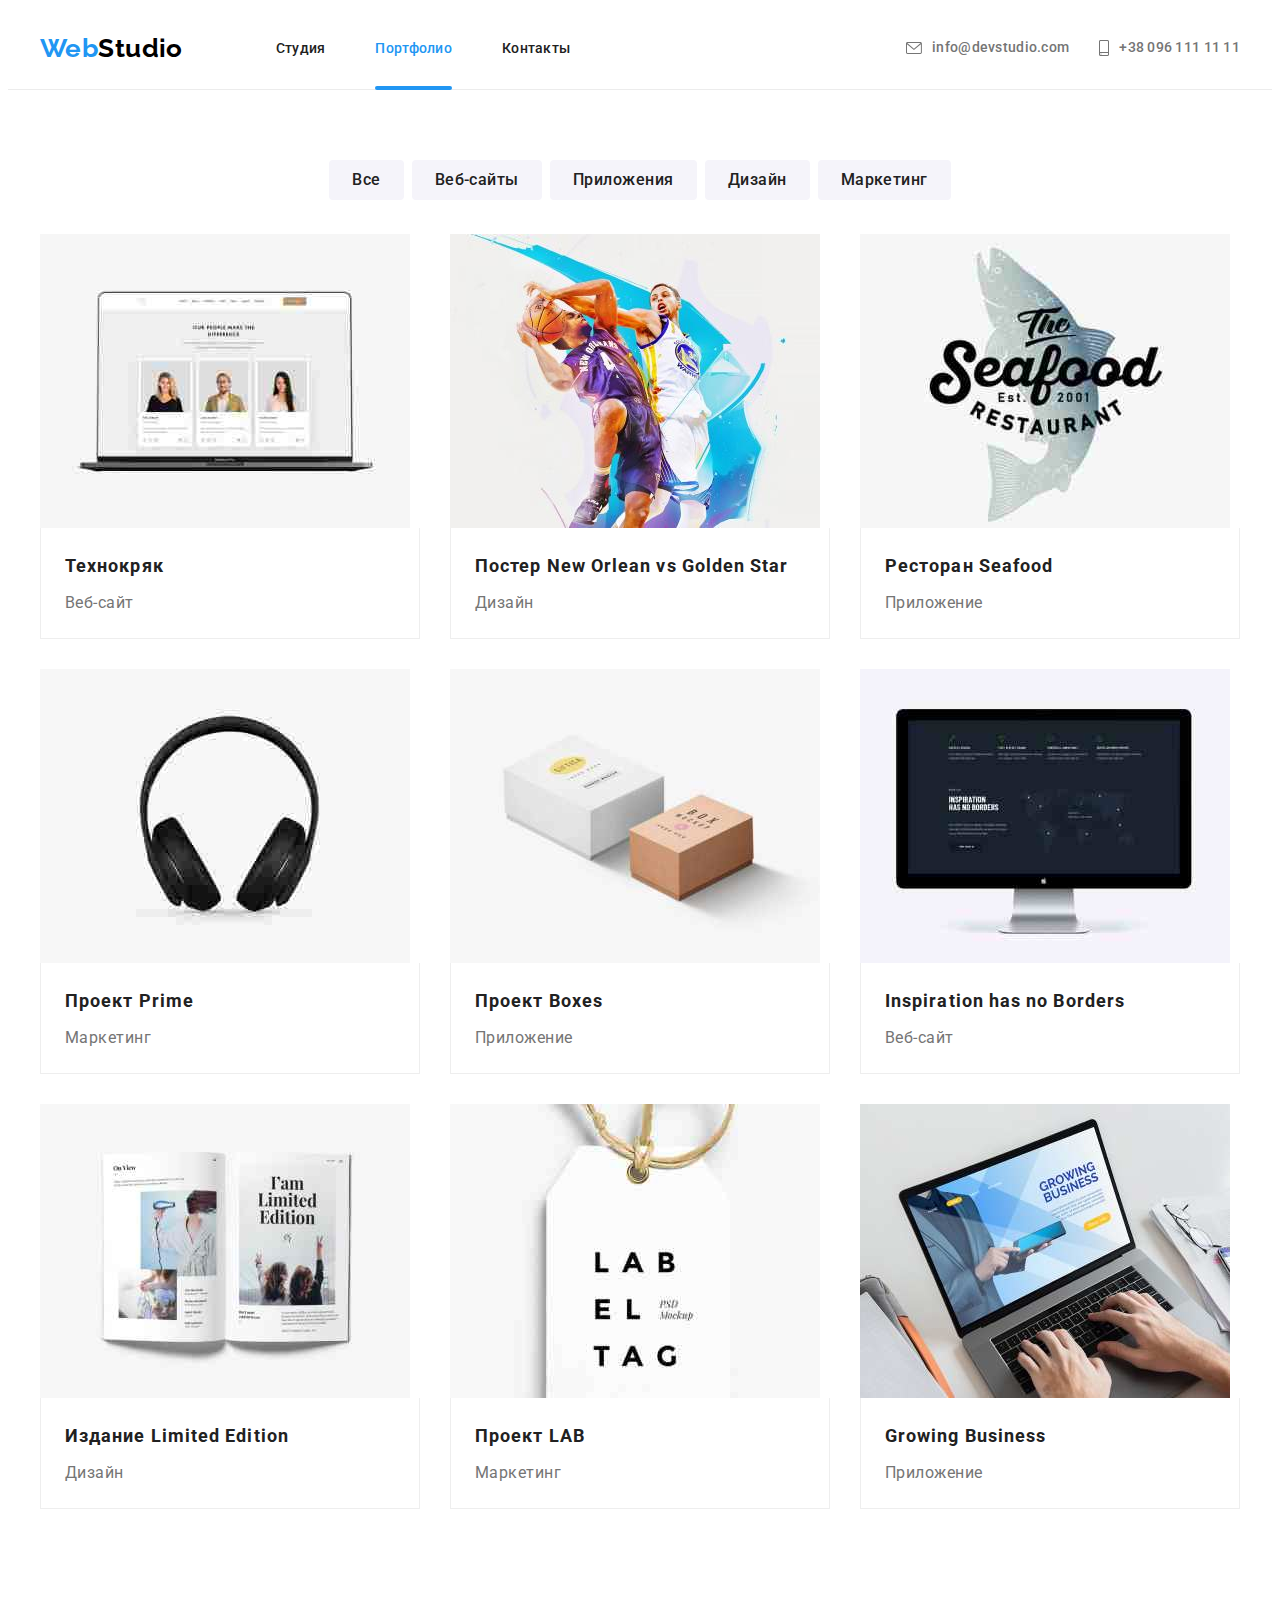
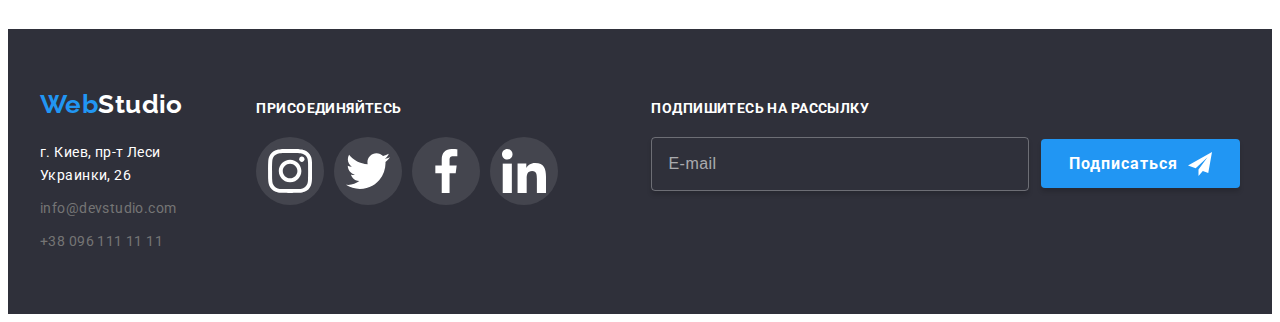
==== portfolio.html @ 00d9b44d "Добавляет исходные файлы" ====
<!DOCTYPE html>
<html lang="ru">
<head>
    <meta charset="UTF-8">
    <meta http-equiv="X-UA-Compatible" content="IE=edge">
    <meta name="viewport" content="width=device-width, initial-scale=1.0">
    <title>Document</title>
    <link rel="preconnect" href="https://fonts.gstatic.com">
    <link href="https://fonts.googleapis.com/css2?family=Raleway:wght@700&family=Roboto:wght@400;500;700;900&display=swap"
        rel="stylesheet">
    <link rel="stylesheet" href="https://cdnjs.cloudflare.com/ajax/libs/modern-normalize/1.0.0/modern-normalize.min.css"
        integrity="sha512-ISS7cAi1PEhQ8jnbJpJZMd29NlhNj4AWYyLOSp2CE/CsHxTCu+r+t0D2yoJudVrd0/8fTVPUVDzY5Tvli75u/g=="
        crossorigin="anonymous" />
    <link rel="stylesheet" href="./css/portfolio.min.css">
</head>
<body>
    <!--Шапка сайта-->
    <header class="header">
        <div class="header-container container">
            <nav class="nav">
                <a class="logo logo_black link animate__fadeInDown" href="index.html"><span
                        class="logo logo_accent">Web</span>Studio</a>
                <ul class="nav-list list">
                    <li class="nav-list__item">
                        <a class="nav-list__link link" href="index.html">Студия</a>
                    </li>
                    <li class="nav-list__item">
                        <a class="nav-list__link nav-list_active link" href="portfolio.html">Портфолио</a>
                    </li>
                    <li class="nav-list__item">
                        <a class="nav-list__link link" href="">Контакты</a>
                    </li>
                </ul>
            </nav>
    
            <ul class="our-contacts list">
                <li class="our-contacts__item">
                    <a class="our-contacts__link link" href="mailto:info@devstudio.com">
                        <svg class="our-contacts__icon envelope">
                            <use href="./img/main/sprite.svg#icon-envelope"></use>
                        </svg>
                        info@devstudio.com
                    </a>
                </li>
                <li class="our-contacts__item">
                    <a class="our-contacts__link link" href="tel:+380961111111">
                        <svg class="our-contacts__icon smartphone">
                            <use href="./img/main/sprite.svg#icon-smartphone"></use>
                        </svg>
                        +38 096 111 11 11
                    </a>
                </li>
            </ul>
        </div>
    
    </header>
    
    <!--Основной блок-->
    <main>
        <section class="example container">
            <h1 class="example__title visually-hidden">Примеры работ</h1>
            <ul class="filter-list list">
                <li class="filter-list__item">
                    <button class="filter-list__btn" type="button">Все</button>
                </li>
                <li class="filter-list__item">
                    <button class="filter-list__btn" type="button">Веб-сайты</button>
                </li>
                <li class="filter-list__item">
                    <button class="filter-list__btn" type="button">Приложения</button>
                </li>
                <li class="filter-list__item">
                    <button class="filter-list__btn" type="button">Дизайн</button>
                </li>
                <li class="filter-list__item">
                    <button class="filter-list__btn" type="button">Маркетинг</button>
                </li>
            </ul>
            <ul class="example-list list">
                <li class="example-list__item">
                    <a class="example-list__link link" href="">
                        <div class="example-thumb">
                            <img class="example-thumb__img" src="./img/portfolio/img1.jpg" alt="Монитор ноутбука" width="370" height="294">
                            <div class="example-overlay">
                                <p class="example-overlay__descript">Технокряк это современная площадка распространения коронавируса. Компании используют
                                эту
                                платформу для цифрового
                                шпионажа и атак на защищённые сервера конкурентов.</p>
                            </div>
                        </div>
                        
                        <div class="example-text-container">
                            <h2 class="example-text-container__title">Технокряк</h2>
                            <p class="example-text-container__descript">Веб-сайт</p>
                        </div>
                    </a>
                    
                </li>
                <li class="example-list__item">
                    <a class="example-list__link link" href="">
                        <div class="example-thumb">
                            <img class="example-thumb__img" src="./img/portfolio/img2.jpg" alt="Два баскетболиста" width="370" height="294">
                            <div class="example-overlay">
                                <p class="example-overlay__descript">Технокряк это современная площадка распространения коронавируса. Компании используют
                                    эту
                                    платформу для цифрового
                                    шпионажа и атак на защищённые сервера конкурентов.</p>
                            </div>
                        </div>
                        
                        <div class="example-text-container">
                            <h2 class="example-text-container__title">Постер <span lang="en">New Orlean vs Golden Star</span></h2>
                            <p class="example-text-container__descript">Дизайн</p>
                        </div>
                    </a>
                    
                </li>
                <li class="example-list__item">
                    <a class="example-list__link link" href="">
                        <div class="example-thumb">
                            <img class="example-thumb__img" src="./img/portfolio/img3.jpg" alt="Рыба с буквами" width="370" height="294">
                            <div class="example-overlay">
                                <p class="example-overlay__descript">Технокряк это современная площадка распространения коронавируса. Компании используют
                                    эту
                                    платформу для цифрового
                                    шпионажа и атак на защищённые сервера конкурентов.</p>
                            </div>
                        </div>
                        
                        <div class="example-text-container">
                            <h2 class="example-text-container__title">Ресторан <span lang="en">Seafood</span></h2>
                            <p class="example-text-container__descript">Приложение</p>
                        </div>
                    </a>
                   
                </li>
                <li class="example-list__item">
                    <a class="example-list__link link" href="">
                        <div class="example-thumb">
                            <img class="example-thumb__img" src="./img/portfolio/img4.jpg" alt="Наушники" width="370" height="294">
                            <div class="example-overlay">
                                <p class="example-overlay__descript">Технокряк это современная площадка распространения коронавируса. Компании используют
                                    эту
                                    платформу для цифрового
                                    шпионажа и атак на защищённые сервера конкурентов.</p>
                            </div>
                        </div>
                        
                        <div class="example-text-container">
                            <h2 class="example-text-container__title">Проект <span lang="en">Prime</span></h2>
                            <p class="example-text-container__descript">Маркетинг</p>
                        </div>
                    </a>
                   
                </li>
                <li class="example-list__item">
                    <a class="example-list__link link" href="">
                        <div class="example-thumb">
                            <img class="example-thumb__img" src="./img/portfolio/img5.jpg" alt="Две коробки" width="370" height="294">
                            <div class="example-overlay">
                                <p class="example-overlay__descript">Технокряк это современная площадка распространения коронавируса. Компании используют
                                    эту
                                    платформу для цифрового
                                    шпионажа и атак на защищённые сервера конкурентов.</p>
                            </div>
                        </div>
                        
                        <div class="example-text-container">
                            <h2 class="example-text-container__title">Проект <span lang="en">Boxes</span></h2>
                            <p class="example-text-container__descript">Приложение</p>
                        </div>
                    </a>
                    
                </li>
                <li class="example-list__item">
                    <a class="example-list__link link" href="">
                        <div class="example-thumb">
                            <img class="example-thumb__img" src="./img/portfolio/img6.jpg" alt="Монитор компьютера" width="370" height="294">
                            <div class="example-overlay">
                                <p class="example-overlay__descript">Технокряк это современная площадка распространения коронавируса. Компании используют
                                    эту
                                    платформу для цифрового
                                    шпионажа и атак на защищённые сервера конкурентов.</p>
                            </div>
                        </div>
                       
                        <div class="example-text-container">
                            <h2 class="example-text-container__title" lang="en">Inspiration has no Borders</h2>
                            <p class="example-text-container__descript">Веб-сайт</p>
                        </div>
                    </a>
                    
                </li>
                <li class="example-list__item">
                    <a class="example-list__link link" href="">
                        <div class="example-thumb">
                            <img class="example-thumb__img" src="./img/portfolio/img7.jpg" alt="Раскрытая книга" width="370" height="294">
                            <div class="example-overlay">
                                <p class="example-overlay__descript">Технокряк это современная площадка распространения коронавируса. Компании используют
                                    эту
                                    платформу для цифрового
                                    шпионажа и атак на защищённые сервера конкурентов.</p>
                            </div>
                        </div>
                       
                        <div class="example-text-container">
                            <h2 class="example-text-container__title">Издание <span lang="en">Limited Edition</span></h2>
                            <p class="example-text-container__descript">Дизайн</p>
                        </div>
                    </a>
                    
                </li>
                <li class="example-list__item">
                    <a class="example-list__link link" href="">
                        <div class="example-thumb">
                            <img class="example-thumb__img" src="./img/portfolio/img8.jpg" alt="Ярлык" width="370" height="294">
                            <div class="example-overlay">
                                <p class="example-overlay__descript">Технокряк это современная площадка распространения коронавируса. Компании используют
                                    эту
                                    платформу для цифрового
                                    шпионажа и атак на защищённые сервера конкурентов.</p>
                            </div>
                        </div>
                        
                        <div class="example-text-container">
                            <h2 class="example-text-container__title">Проект LAB</h2>
                            <p class="example-text-container__descript">Маркетинг</p>
                        </div>
                    </a>
                    
                </li>
                <li class="example-list__item">
                    <a class="example-list__link link" href="">
                        <div class="example-thumb">
                            <img class="example-thumb__img" src="./img/portfolio/img9.jpg" alt="Руки печатают на ноутбуке" width="370" height="294">
                            <div class="example-overlay">
                                <p class="example-overlay__descript">Технокряк это современная площадка распространения коронавируса. Компании используют
                                    эту
                                    платформу для цифрового
                                    шпионажа и атак на защищённые сервера конкурентов.</p>
                            </div>
                        </div>
                        
                        <div class="example-text-container">
                            <h2 class="example-text-container__title" lang="en">Growing Business</h2>
                            <p class="example-text-container__descript">Приложение</p>
                        </div>
                    </a>
                    
                </li>
            </ul>
        </section>
    </main>

    <!--Подвал сайта-->
    <footer class="footer">
    
        <div class="footer-container container">
    
            <div class="footer-contacts">
                <a class="logo logo_white link" href="index.html"><span class="logo logo_accent">Web</span>Studio</a>
    
                <address class="footer-address address">
                    <ul class="footer-address-list list">
                        <li class="footer-address-list__item">
                            <a class="footer-address-list__street link" href="">г. Киев, пр-т Леси Украинки, 26</a>
                        </li>
                        <li class="footer-address-list__item">
                            <a class="footer-address-list__contacts link"
                                href="mailto:info@devstudio.com">info@devstudio.com</a>
                        </li>
                        <li class="footer-address-list__item">
                            <a class="footer-address-list__contacts link" href="tel:+380961111111">+38 096 111 11 11</a>
                        </li>
                    </ul>
                </address>
            </div>
    
            <div class="footer-join">
                <p class="footer-join__title join-title">Присоединяйтесь</p>
                <ul class="social-list list">
                    <li class="social-list__item">
                        <a class="social-list__link link" href="">
                            <svg class="social-list__icon">
                                <use href="./img/main/sprite.svg#icon-instagram"></use>
                            </svg>
                        </a>
                    </li>
                    <li class="social-list__item">
                        <a class="social-list__link link" href="">
                            <svg class="social-list__icon">
                                <use href="./img/main/sprite.svg#icon-twitter"></use>
                            </svg>
                        </a>
                    </li>
                    <li class="social-list__item">
                        <a class="social-list__link link" href="">
                            <svg class="social-list__icon">
                                <use href="./img/main/sprite.svg#icon-facebook"></use>
                            </svg>
                        </a>
                    </li>
                    <li class="social-list__item">
                        <a class="social-list__link link" href="">
                            <svg class="social-list__icon">
                                <use href="./img/main/sprite.svg#icon-linkedin"></use>
                            </svg>
                        </a>
                    </li>
                </ul>
            </div>
    
    
            <div class="footer-form">
                <form class="form-join">
                    <p class="form-join__title join-title">Подпишитесь на рассылку</p>
                    <div class="form-email">
                        <label class="form-email__lable">
                            <input class="form-email__input" type="email" name="email" placeholder="E-mail">
                        </label>
                        <button class="join-button" type="submit">Подписаться
                            <svg class="join-button__icon">
                                <use href="./img/main/sprite.svg#icon-send"></use>
                            </svg>
                        </button>
                    </div>
    
                </form>
            </div>
    
        </div>
    
    </footer>
    
</body>
</html>
---- css/portfolio.min.css ----
:root{--main-font: 'Roboto', sans-serif;--secondary-font: 'Raleway', sans-serif;--primary-text-color: #757575;--title-text-color: #212121;--accent-color: #2196f3;--primary-white-color: #ffffff;--logo-black-color: #000000;--adress-white-color: rgba(f, f, f, 0.6);--background-gray-color: #f5f4fa;--background-dark-color: #2f303a;--icon-color: #afb1b8;--elements-gap: 30px}.visually-hidden{position:absolute;width:1px;height:1px;margin:-1px;border:0;padding:0;white-space:nowrap;clip-path:inset(100%);clip:rect(0 0 0 0);overflow:hidden}.nav-list__link,.our-contacts__link{font-weight:500;font-size:14px;line-height:1.14;letter-spacing:0.02em}body{background-color:var(--primary-white-color);color:var(--primary-text-color);font-family:var(--main-font);font-weight:400;letter-spacing:0.03em;font-size:14px;line-height:1.71}.link{text-decoration:none}.list{list-style:none;margin:0;padding:0}.address{font-style:normal}.join-title{font-weight:700;font-size:14px;line-height:1.14;letter-spacing:0.03em;text-transform:uppercase;color:var(--primary-white-color)}h1,h2,h3,h4,h5,h6,p{margin:0}img{display:block;max-width:100%;height:auto}.container{margin-left:auto;margin-right:auto;padding:0 15px;width:1200px}.section{padding-top:94px;padding-bottom:94px}.logo{font-family:var(--secondary-font);font-weight:700;font-size:26px;line-height:1.19}.logo_black{color:var(--logo-black-color);animation-duration:2000ms}.logo_white{color:var(--primary-white-color)}.logo_accent{color:var(--accent-color)}.header{border-bottom:1px solid #ececec}.header-container{padding-top:25px;padding-bottom:25px;display:flex}.nav{display:flex;align-items:center}.nav-list{display:flex;margin-left:93px}.nav-list__item{position:relative}.nav-list__item:not(:last-child){margin-right:50px}.nav-list__link{color:var(--title-text-color);transition:color 250ms cubic-bezier(0.4, 0, 0.2, 1)}.nav-list__link:hover,.nav-list__link:focus{color:var(--accent-color)}.our-contacts{display:flex;align-items:center;margin-left:auto}.our-contacts__item:not(:last-child){margin-right:var(--elements-gap)}.our-contacts__link{display:flex;align-items:center;color:var(--primary-text-color);transition:color 250ms cubic-bezier(0.4, 0, 0.2, 1)}.our-contacts__link:hover,.our-contacts__link:focus{color:var(--accent-color)}.our-contacts__icon{margin-right:10px;fill:var(--primary-text-color);transition:fill 250ms cubic-bezier(0.4, 0, 0.2, 1)}.our-contacts__link:hover>.our-contacts__icon,.our-contacts__link:focus>.our-contacts__icon{fill:var(--accent-color)}.envelope{width:16px;height:12px}.smartphone{width:10px;height:16px}.nav-list_active{color:var(--accent-color)}.nav-list_active::after{position:absolute;left:0;bottom:0;margin-bottom:-30px;content:'';background-color:var(--accent-color);width:100%;height:4px;border-radius:2px}.section-title{font-weight:700;font-size:36px;line-height:1.17;text-align:center;letter-spacing:0.03em;color:var(--title-text-color)}.social-list{display:flex;margin-top:20px}.social-list__item:not(:last-child){margin-right:10px}.social-list__link{display:flex;background-color:rgba(255,255,255,0.1);border-radius:50%;transition:background-color 250ms cubic-bezier(0.4, 0, 0.2, 1)}.social-list__link:hover,.social-list__link:focus{background-color:var(--accent-color)}.social-list__icon{width:44px;height:44px;padding:12px;fill:var(--primary-white-color)}.footer-form{margin-left:93px}.form-email{display:flex;align-items:center;margin-top:20px}.form-email__input{font-size:16px;line-height:1.25;display:flex;align-items:center;letter-spacing:0.03em;color:rgba(255,255,255,0.6);border:1px solid rgba(255,255,255,0.3);box-shadow:0px 4px 4px rgba(0,0,0,0.15);border-radius:4px;width:358px;height:50px;padding-left:16px;background-color:transparent}.form-email__input::placeholder{font-size:16px;line-height:1.25;display:flex;align-items:center;letter-spacing:0.03em;color:rgba(255,255,255,0.6)}.join-button{font-family:inherit;font-weight:700;font-size:16px;line-height:1.87;text-align:center;letter-spacing:0.06em;color:var(--primary-white-color);background-color:var(--accent-color);border:transparent;padding:10px 28px;margin-left:12px;display:flex;align-items:center;box-shadow:0px 4px 4px rgba(0,0,0,0.15);border-radius:4px;cursor:pointer;transition:background-color 250ms cubic-bezier(0.4, 0, 0.2, 1)}.join-button:hover,.join-button:focus{background-color:#188ce8}.join-button__icon{width:24px;height:24px;margin-left:10px}.footer{background-color:var(--background-dark-color)}.footer-container{display:flex;align-items:baseline;padding:60px 15px}.footer-address{margin-top:20px}.footer-address-list__item:not(:first-child){margin-top:9px}.footer-address-list__street{color:var(--primary-white-color)}.footer-address-list__contacts{color:var(--adress-white-color)}.footer-join{margin-left:70px}.filter-list{display:flex;margin:0 auto;justify-content:center;margin-bottom:34px}.filter-list__item:not(:last-child){margin-right:8px}.filter-list__btn{font-family:inherit;font-weight:500;font-size:16px;line-height:1.62;text-align:center;letter-spacing:0.03em;cursor:pointer;color:var(--title-text-color);background-color:var(--background-gray-color);padding:6px 22px;border-radius:4px;border:1px solid transparent;transition:color 250ms cubic-bezier(0.4, 0, 0.2, 1),background-color 250ms cubic-bezier(0.4, 0, 0.2, 1),box-shadow 250ms cubic-bezier(0.4, 0, 0.2, 1)}.filter-list__btn:hover,.filter-list__btn:focus{color:var(--primary-white-color);background-color:var(--accent-color);box-shadow:0px 3px 1px rgba(0,0,0,0.1),0px 1px 2px rgba(0,0,0,0.08),0px 2px 2px rgba(0,0,0,0.12)}.example{padding-top:70px;padding-bottom:120px}.example-list{display:flex;flex-wrap:wrap;margin-left:calc(-1 * var(--elements-gap));margin-top:calc(-1 * var(--elements-gap))}.example-list__item{flex-basis:calc(100% / 3 - var(--elements-gap));margin-left:var(--elements-gap);margin-top:var(--elements-gap);transition:box-shadow 250ms cubic-bezier(0.4, 0, 0.2, 1)}.example-list__item:hover,.example-list__item:focus{box-shadow:0px 1px 1px rgba(0,0,0,0.12),0px 4px 4px rgba(0,0,0,0.06),1px 4px 6px rgba(0,0,0,0.16)}.example-thumb{position:relative;overflow:hidden}.example-overlay{display:flex;justify-content:center;align-items:center;padding-left:24px;padding-right:24px;width:100%;height:100%;position:absolute;top:0;left:0;transform:translateY(100%);transition:transform 250ms cubic-bezier(0.4, 0, 0.2, 1);background-color:rgba(33,150,243,0.9)}.example-list__link:hover .example-overlay,.example-list__link:focus .example-overlay{transform:translateY(0%)}.example-overlay__descript{font-family:var(--main-font);font-size:18px;line-height:1.56;letter-spacing:0.03em;color:var(--primary-white-color)}.example-text-container{padding:20px 24px;border:1px solid #eeeeee;border-top:none}.example-text-container__title{font-weight:700;font-size:18px;line-height:2;letter-spacing:0.06em;color:var(--title-text-color)}.example-text-container__descript{font-size:16px;line-height:1.87;letter-spacing:0.03em;margin-top:4px;color:var(--primary-text-color)}
/*# sourceMappingURL=portfolio.min.css.map */
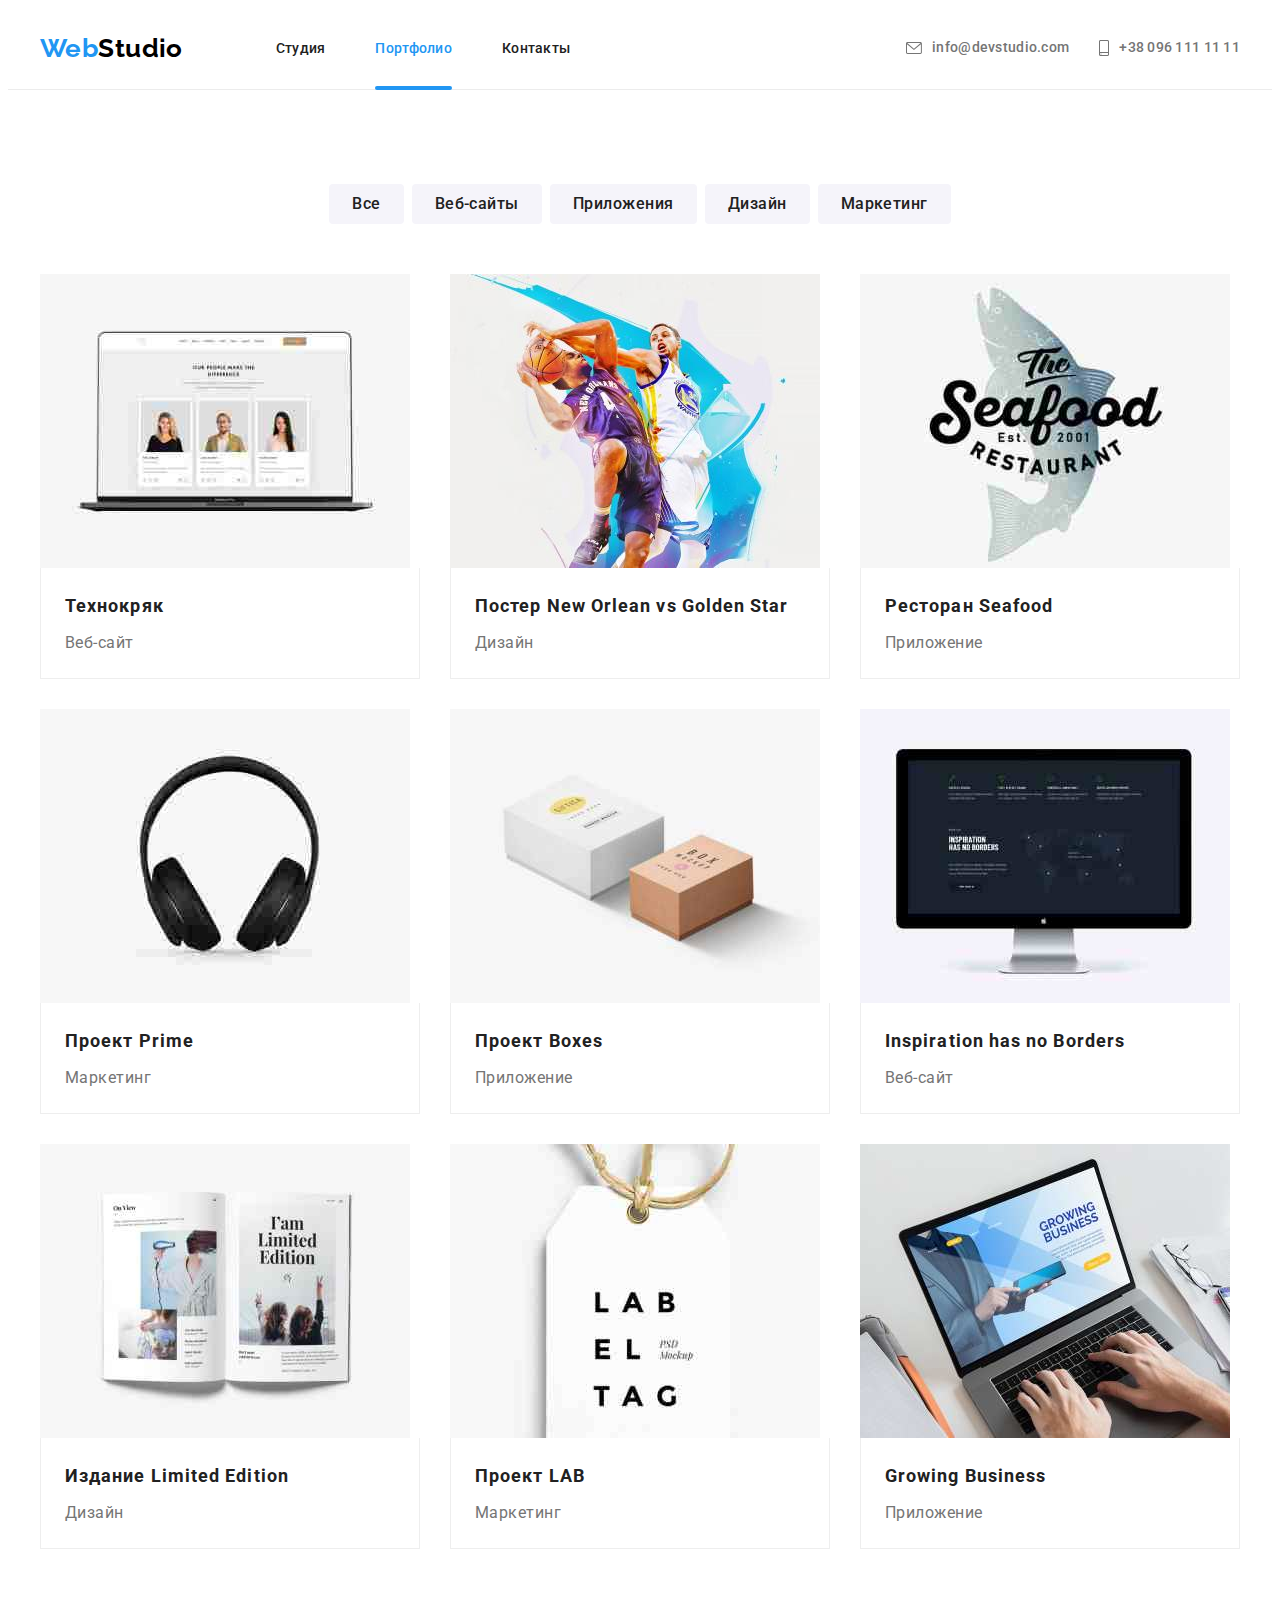
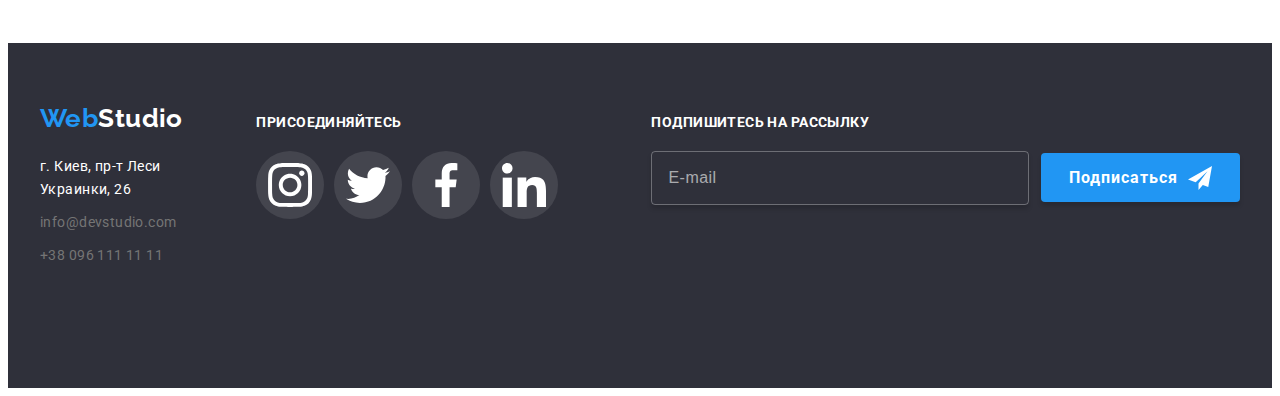
==== commit e3f4d355: "Добавляет адаптивность на портфолио и модальное окно" ====
--- a/portfolio.html
+++ b/portfolio.html
@@ -57,7 +57,7 @@
     
     <!--Основной блок-->
     <main>
-        <section class="example container">
+        <section class="example container section">
             <h1 class="example__title visually-hidden">Примеры работ</h1>
             <ul class="filter-list list">
                 <li class="filter-list__item">
@@ -257,58 +257,61 @@
     
         <div class="footer-container container">
     
-            <div class="footer-contacts">
-                <a class="logo logo_white link" href="index.html"><span class="logo logo_accent">Web</span>Studio</a>
-    
-                <address class="footer-address address">
-                    <ul class="footer-address-list list">
-                        <li class="footer-address-list__item">
-                            <a class="footer-address-list__street link" href="">г. Киев, пр-т Леси Украинки, 26</a>
+            <div class="footer-container-contacts">
+                <div class="footer-contacts">
+                    <a class="logo logo_white link" href="index.html"><span class="logo logo_accent">Web</span>Studio</a>
+    
+                    <address class="footer-address address">
+                        <ul class="footer-address-list list">
+                            <li class="footer-address-list__item">
+                                <a class="footer-address-list__street link" href="">г. Киев, пр-т Леси Украинки, 26</a>
+                            </li>
+                            <li class="footer-address-list__item">
+                                <a class="footer-address-list__contacts link"
+                                    href="mailto:info@devstudio.com">info@devstudio.com</a>
+                            </li>
+                            <li class="footer-address-list__item">
+                                <a class="footer-address-list__contacts link" href="tel:+380961111111">+38 096 111 11 11</a>
+                            </li>
+                        </ul>
+                    </address>
+                </div>
+    
+                <div class="footer-join">
+                    <p class="footer-join__title join-title">Присоединяйтесь</p>
+                    <ul class="social-list list">
+                        <li class="social-list__item">
+                            <a class="social-list__link link" href="">
+                                <svg class="social-list__icon">
+                                    <use href="./img/main/sprite.svg#icon-instagram"></use>
+                                </svg>
+                            </a>
                         </li>
-                        <li class="footer-address-list__item">
-                            <a class="footer-address-list__contacts link"
-                                href="mailto:info@devstudio.com">info@devstudio.com</a>
+                        <li class="social-list__item">
+                            <a class="social-list__link link" href="">
+                                <svg class="social-list__icon">
+                                    <use href="./img/main/sprite.svg#icon-twitter"></use>
+                                </svg>
+                            </a>
                         </li>
-                        <li class="footer-address-list__item">
-                            <a class="footer-address-list__contacts link" href="tel:+380961111111">+38 096 111 11 11</a>
+                        <li class="social-list__item">
+                            <a class="social-list__link link" href="">
+                                <svg class="social-list__icon">
+                                    <use href="./img/main/sprite.svg#icon-facebook"></use>
+                                </svg>
+                            </a>
+                        </li>
+                        <li class="social-list__item">
+                            <a class="social-list__link link" href="">
+                                <svg class="social-list__icon">
+                                    <use href="./img/main/sprite.svg#icon-linkedin"></use>
+                                </svg>
+                            </a>
                         </li>
                     </ul>
-                </address>
+                </div>
             </div>
     
-            <div class="footer-join">
-                <p class="footer-join__title join-title">Присоединяйтесь</p>
-                <ul class="social-list list">
-                    <li class="social-list__item">
-                        <a class="social-list__link link" href="">
-                            <svg class="social-list__icon">
-                                <use href="./img/main/sprite.svg#icon-instagram"></use>
-                            </svg>
-                        </a>
-                    </li>
-                    <li class="social-list__item">
-                        <a class="social-list__link link" href="">
-                            <svg class="social-list__icon">
-                                <use href="./img/main/sprite.svg#icon-twitter"></use>
-                            </svg>
-                        </a>
-                    </li>
-                    <li class="social-list__item">
-                        <a class="social-list__link link" href="">
-                            <svg class="social-list__icon">
-                                <use href="./img/main/sprite.svg#icon-facebook"></use>
-                            </svg>
-                        </a>
-                    </li>
-                    <li class="social-list__item">
-                        <a class="social-list__link link" href="">
-                            <svg class="social-list__icon">
-                                <use href="./img/main/sprite.svg#icon-linkedin"></use>
-                            </svg>
-                        </a>
-                    </li>
-                </ul>
-            </div>
     
     
             <div class="footer-form">
--- a/css/portfolio.min.css
+++ b/css/portfolio.min.css
@@ -1,2 +1,2 @@
-:root{--main-font: 'Roboto', sans-serif;--secondary-font: 'Raleway', sans-serif;--primary-text-color: #757575;--title-text-color: #212121;--accent-color: #2196f3;--primary-white-color: #ffffff;--logo-black-color: #000000;--adress-white-color: rgba(f, f, f, 0.6);--background-gray-color: #f5f4fa;--background-dark-color: #2f303a;--icon-color: #afb1b8;--elements-gap: 30px}.visually-hidden{position:absolute;width:1px;height:1px;margin:-1px;border:0;padding:0;white-space:nowrap;clip-path:inset(100%);clip:rect(0 0 0 0);overflow:hidden}.nav-list__link,.our-contacts__link{font-weight:500;font-size:14px;line-height:1.14;letter-spacing:0.02em}body{background-color:var(--primary-white-color);color:var(--primary-text-color);font-family:var(--main-font);font-weight:400;letter-spacing:0.03em;font-size:14px;line-height:1.71}.link{text-decoration:none}.list{list-style:none;margin:0;padding:0}.address{font-style:normal}.join-title{font-weight:700;font-size:14px;line-height:1.14;letter-spacing:0.03em;text-transform:uppercase;color:var(--primary-white-color)}h1,h2,h3,h4,h5,h6,p{margin:0}img{display:block;max-width:100%;height:auto}.container{margin-left:auto;margin-right:auto;padding:0 15px;width:1200px}.section{padding-top:94px;padding-bottom:94px}.logo{font-family:var(--secondary-font);font-weight:700;font-size:26px;line-height:1.19}.logo_black{color:var(--logo-black-color);animation-duration:2000ms}.logo_white{color:var(--primary-white-color)}.logo_accent{color:var(--accent-color)}.header{border-bottom:1px solid #ececec}.header-container{padding-top:25px;padding-bottom:25px;display:flex}.nav{display:flex;align-items:center}.nav-list{display:flex;margin-left:93px}.nav-list__item{position:relative}.nav-list__item:not(:last-child){margin-right:50px}.nav-list__link{color:var(--title-text-color);transition:color 250ms cubic-bezier(0.4, 0, 0.2, 1)}.nav-list__link:hover,.nav-list__link:focus{color:var(--accent-color)}.our-contacts{display:flex;align-items:center;margin-left:auto}.our-contacts__item:not(:last-child){margin-right:var(--elements-gap)}.our-contacts__link{display:flex;align-items:center;color:var(--primary-text-color);transition:color 250ms cubic-bezier(0.4, 0, 0.2, 1)}.our-contacts__link:hover,.our-contacts__link:focus{color:var(--accent-color)}.our-contacts__icon{margin-right:10px;fill:var(--primary-text-color);transition:fill 250ms cubic-bezier(0.4, 0, 0.2, 1)}.our-contacts__link:hover>.our-contacts__icon,.our-contacts__link:focus>.our-contacts__icon{fill:var(--accent-color)}.envelope{width:16px;height:12px}.smartphone{width:10px;height:16px}.nav-list_active{color:var(--accent-color)}.nav-list_active::after{position:absolute;left:0;bottom:0;margin-bottom:-30px;content:'';background-color:var(--accent-color);width:100%;height:4px;border-radius:2px}.section-title{font-weight:700;font-size:36px;line-height:1.17;text-align:center;letter-spacing:0.03em;color:var(--title-text-color)}.social-list{display:flex;margin-top:20px}.social-list__item:not(:last-child){margin-right:10px}.social-list__link{display:flex;background-color:rgba(255,255,255,0.1);border-radius:50%;transition:background-color 250ms cubic-bezier(0.4, 0, 0.2, 1)}.social-list__link:hover,.social-list__link:focus{background-color:var(--accent-color)}.social-list__icon{width:44px;height:44px;padding:12px;fill:var(--primary-white-color)}.footer-form{margin-left:93px}.form-email{display:flex;align-items:center;margin-top:20px}.form-email__input{font-size:16px;line-height:1.25;display:flex;align-items:center;letter-spacing:0.03em;color:rgba(255,255,255,0.6);border:1px solid rgba(255,255,255,0.3);box-shadow:0px 4px 4px rgba(0,0,0,0.15);border-radius:4px;width:358px;height:50px;padding-left:16px;background-color:transparent}.form-email__input::placeholder{font-size:16px;line-height:1.25;display:flex;align-items:center;letter-spacing:0.03em;color:rgba(255,255,255,0.6)}.join-button{font-family:inherit;font-weight:700;font-size:16px;line-height:1.87;text-align:center;letter-spacing:0.06em;color:var(--primary-white-color);background-color:var(--accent-color);border:transparent;padding:10px 28px;margin-left:12px;display:flex;align-items:center;box-shadow:0px 4px 4px rgba(0,0,0,0.15);border-radius:4px;cursor:pointer;transition:background-color 250ms cubic-bezier(0.4, 0, 0.2, 1)}.join-button:hover,.join-button:focus{background-color:#188ce8}.join-button__icon{width:24px;height:24px;margin-left:10px}.footer{background-color:var(--background-dark-color)}.footer-container{display:flex;align-items:baseline;padding:60px 15px}.footer-address{margin-top:20px}.footer-address-list__item:not(:first-child){margin-top:9px}.footer-address-list__street{color:var(--primary-white-color)}.footer-address-list__contacts{color:var(--adress-white-color)}.footer-join{margin-left:70px}.filter-list{display:flex;margin:0 auto;justify-content:center;margin-bottom:34px}.filter-list__item:not(:last-child){margin-right:8px}.filter-list__btn{font-family:inherit;font-weight:500;font-size:16px;line-height:1.62;text-align:center;letter-spacing:0.03em;cursor:pointer;color:var(--title-text-color);background-color:var(--background-gray-color);padding:6px 22px;border-radius:4px;border:1px solid transparent;transition:color 250ms cubic-bezier(0.4, 0, 0.2, 1),background-color 250ms cubic-bezier(0.4, 0, 0.2, 1),box-shadow 250ms cubic-bezier(0.4, 0, 0.2, 1)}.filter-list__btn:hover,.filter-list__btn:focus{color:var(--primary-white-color);background-color:var(--accent-color);box-shadow:0px 3px 1px rgba(0,0,0,0.1),0px 1px 2px rgba(0,0,0,0.08),0px 2px 2px rgba(0,0,0,0.12)}.example{padding-top:70px;padding-bottom:120px}.example-list{display:flex;flex-wrap:wrap;margin-left:calc(-1 * var(--elements-gap));margin-top:calc(-1 * var(--elements-gap))}.example-list__item{flex-basis:calc(100% / 3 - var(--elements-gap));margin-left:var(--elements-gap);margin-top:var(--elements-gap);transition:box-shadow 250ms cubic-bezier(0.4, 0, 0.2, 1)}.example-list__item:hover,.example-list__item:focus{box-shadow:0px 1px 1px rgba(0,0,0,0.12),0px 4px 4px rgba(0,0,0,0.06),1px 4px 6px rgba(0,0,0,0.16)}.example-thumb{position:relative;overflow:hidden}.example-overlay{display:flex;justify-content:center;align-items:center;padding-left:24px;padding-right:24px;width:100%;height:100%;position:absolute;top:0;left:0;transform:translateY(100%);transition:transform 250ms cubic-bezier(0.4, 0, 0.2, 1);background-color:rgba(33,150,243,0.9)}.example-list__link:hover .example-overlay,.example-list__link:focus .example-overlay{transform:translateY(0%)}.example-overlay__descript{font-family:var(--main-font);font-size:18px;line-height:1.56;letter-spacing:0.03em;color:var(--primary-white-color)}.example-text-container{padding:20px 24px;border:1px solid #eeeeee;border-top:none}.example-text-container__title{font-weight:700;font-size:18px;line-height:2;letter-spacing:0.06em;color:var(--title-text-color)}.example-text-container__descript{font-size:16px;line-height:1.87;letter-spacing:0.03em;margin-top:4px;color:var(--primary-text-color)}
+:root{--main-font: 'Roboto', sans-serif;--secondary-font: 'Raleway', sans-serif;--primary-text-color: #757575;--title-text-color: #212121;--accent-color: #2196f3;--primary-white-color: #ffffff;--logo-black-color: #000000;--adress-white-color: rgba(f, f, f, 0.6);--background-gray-color: #f5f4fa;--background-dark-color: #2f303a;--icon-color: #afb1b8;--elements-gap: 30px}.visually-hidden{position:absolute;width:1px;height:1px;margin:-1px;border:0;padding:0;white-space:nowrap;clip-path:inset(100%);clip:rect(0 0 0 0);overflow:hidden}.nav-list__link,.our-contacts__link{font-weight:500;font-size:14px;line-height:1.14;letter-spacing:0.02em}body{background-color:var(--primary-white-color);color:var(--primary-text-color);font-family:var(--main-font);font-weight:400;letter-spacing:0.03em;font-size:14px;line-height:1.71}.link{text-decoration:none}.list{list-style:none;margin:0;padding:0}.address{font-style:normal}.join-title{font-weight:700;font-size:14px;line-height:1.14;letter-spacing:0.03em;text-transform:uppercase;color:var(--primary-white-color)}h1,h2,h3,h4,h5,h6,p{margin:0}img{display:block;max-width:100%;height:auto}.container{margin-left:auto;margin-right:auto;padding:0 15px}@media screen and (min-width: 480px){.container{max-width:480px}}@media screen and (min-width: 768px){.container{max-width:768px}}@media screen and (min-width: 1200px){.container{max-width:1200px}}.section{padding-top:60px;padding-bottom:60px}@media screen and (min-width: 1200px){.section{padding-top:94px;padding-bottom:94px}}.logo{font-family:var(--secondary-font);font-weight:700;font-size:24px;line-height:1.17}@media screen and (min-width: 1200px){.logo{font-size:26px;line-height:1.19}}.logo_black{color:var(--logo-black-color);animation-duration:2000ms}.logo_white{color:var(--primary-white-color)}.logo_accent{color:var(--accent-color)}.header{border-bottom:1px solid #ececec}.header-container{display:flex}@media screen and (min-width: 480px){.header-container{padding-top:16px;padding-bottom:16px}}@media screen and (min-width: 768px) and (max-width: 1199px){.header-container{padding-top:21px;padding-bottom:21px}}@media screen and (min-width: 1200px){.header-container{padding-top:25px;padding-bottom:25px}}@media screen and (min-width: 768px){.nav{display:flex;align-items:center}}@media screen and (max-width: 767px){.nav-list{display:none}}@media screen and (min-width: 768px) and (max-width: 1199px){.nav-list{display:flex;margin-left:88px}}@media screen and (min-width: 1200px){.nav-list{display:flex;margin-left:93px}}.nav-list__item{position:relative}@media screen and (min-width: 768px){.nav-list__item:not(:last-child){margin-right:50px}}.nav-list__link{color:var(--title-text-color);transition:color 250ms cubic-bezier(0.4, 0, 0.2, 1)}.nav-list__link:hover,.nav-list__link:focus{color:var(--accent-color)}@media screen and (max-width: 767px){.our-contacts{display:none}}@media screen and (min-width: 768px) and (max-width: 1199px){.our-contacts{display:block;margin-left:auto}}@media screen and (min-width: 1200px){.our-contacts{display:flex;align-items:center;margin-left:auto}}@media screen and (min-width: 768px) and (max-width: 1199px){.our-contacts__item:not(:last-child){margin-bottom:10px}}@media screen and (min-width: 1200px){.our-contacts__item:not(:last-child){margin-right:var(--elements-gap)}}.our-contacts__link{transition:color 250ms cubic-bezier(0.4, 0, 0.2, 1)}.our-contacts__link:hover,.our-contacts__link:focus{color:var(--accent-color)}@media screen and (min-width: 768px) and (max-width: 1199px){.our-contacts__link{display:flex;align-items:center;font-size:12px;line-height:1.17;color:var(--primary-text-color)}}@media screen and (min-width: 1200px){.our-contacts__link{display:flex;align-items:center;color:var(--primary-text-color)}}.our-contacts__icon{fill:var(--primary-text-color);transition:fill 250ms cubic-bezier(0.4, 0, 0.2, 1)}.our-contacts__link:hover>.our-contacts__icon,.our-contacts__link:focus>.our-contacts__icon{fill:var(--accent-color)}@media screen and (min-width: 768px) and (max-width: 1199px){.our-contacts__icon{margin-right:8px}}@media screen and (min-width: 1200px){.our-contacts__icon{margin-right:10px}}@media screen and (min-width: 768px) and (max-width: 1199px){.envelope{width:14px;height:10px}}@media screen and (min-width: 1200px){.envelope{width:16px;height:12px}}@media screen and (min-width: 768px) and (max-width: 1199px){.smartphone{width:10px;height:14px}}@media screen and (min-width: 1200px){.smartphone{width:10px;height:16px}}.nav-list_active{color:var(--accent-color)}.nav-list_active::after{position:absolute;left:0;bottom:0;margin-bottom:-30px;content:'';background-color:var(--accent-color);width:100%;height:4px;border-radius:2px}.section-title{font-weight:700;line-height:1.17;text-align:center;letter-spacing:0.03em;color:var(--title-text-color)}@media screen and (min-width: 480px){.section-title{font-size:28px}}@media screen and (min-width: 1200px){.section-title{font-size:36px}}.social-list{display:flex;margin-top:20px}@media screen and (max-width: 767px){.social-list{justify-content:center}}@media screen and (min-width: 1200px){.social-list{display:flex;margin-top:20px}}.social-list__item:not(:last-child){margin-right:10px}.social-list__link{display:flex;background-color:rgba(255,255,255,0.1);border-radius:50%;transition:background-color 250ms cubic-bezier(0.4, 0, 0.2, 1)}.social-list__link:hover,.social-list__link:focus{background-color:var(--accent-color)}.social-list__icon{width:44px;height:44px;padding:12px;fill:var(--primary-white-color)}@media screen and (min-width: 1200px){.footer-form{margin-left:93px}}.form-email{margin-top:20px}@media screen and (min-width: 1200px){.form-email{display:flex;align-items:center}}.form-email__input{font-size:16px;line-height:1.25;display:flex;align-items:center;letter-spacing:0.03em;color:rgba(255,255,255,0.6);border:1px solid rgba(255,255,255,0.3);box-shadow:0px 4px 4px rgba(0,0,0,0.15);border-radius:4px;height:50px;padding-left:16px;background-color:transparent}.form-email__input::placeholder{font-size:16px;line-height:1.25;display:flex;align-items:center;letter-spacing:0.03em;color:rgba(255,255,255,0.6)}@media screen and (max-width: 767px){.form-email__input{width:100%;margin-bottom:20px}}@media screen and (min-width: 768px) and (max-width: 1199px){.form-email__input{width:450px;margin-bottom:20px;margin-left:auto;margin-right:auto}}@media screen and (min-width: 1200px){.form-email__input{width:358px}}.join-button{font-family:inherit;font-weight:700;font-size:16px;line-height:1.87;text-align:center;letter-spacing:0.06em;color:var(--primary-white-color);background-color:var(--accent-color);border:transparent;padding:10px 28px;margin-left:12px;display:flex;align-items:center;box-shadow:0px 4px 4px rgba(0,0,0,0.15);border-radius:4px;cursor:pointer;transition:background-color 250ms cubic-bezier(0.4, 0, 0.2, 1)}.join-button:hover,.join-button:focus{background-color:#188ce8}@media screen and (max-width: 1199px){.join-button{margin:0 auto}}.join-button__icon{width:24px;height:24px;margin-left:10px}.footer{background-color:var(--background-dark-color)}.footer-container{padding:60px 15px}@media screen and (max-width: 767px){.footer-container{text-align:center}}@media screen and (min-width: 768px) and (max-width: 1199px){.footer-container{text-align:center;padding-left:76px;padding-right:89px}}@media screen and (min-width: 1200px){.footer-container{display:flex;align-items:baseline}}@media screen and (min-width: 768px){.footer-container-contacts{display:flex;justify-content:space-between;align-items:baseline;padding-bottom:60px}}@media screen and (max-width: 767px){.footer-contacts{padding-bottom:60px}}.footer-address{margin-top:20px}.footer-address-list__item:not(:first-child){margin-top:9px}.footer-address-list__street{color:var(--primary-white-color)}.footer-address-list__contacts{color:var(--adress-white-color)}@media screen and (max-width: 767px){.footer-join{padding-bottom:60px}}@media screen and (min-width: 1200px){.footer-join{margin-left:70px}}.filter-list{display:flex;margin:0 auto}@media screen and (max-width: 767px){.filter-list{flex-wrap:wrap;margin-bottom:40px}}@media screen and (min-width: 768px) and (max-width: 1199px){.filter-list{margin-bottom:30px;justify-content:center}}@media screen and (min-width: 1200px){.filter-list{margin-bottom:50px;justify-content:center}}.filter-list__item:not(:last-child){margin-right:8px}@media screen and (max-width: 767px){.filter-list__item:not(:last-child):nth-child(-n+3){margin-bottom:15px}}.filter-list__btn{font-family:inherit;font-weight:500;font-size:16px;line-height:1.62;text-align:center;letter-spacing:0.03em;cursor:pointer;color:var(--title-text-color);background-color:var(--background-gray-color);padding:6px 22px;border-radius:4px;border:1px solid transparent;transition:color 250ms cubic-bezier(0.4, 0, 0.2, 1),background-color 250ms cubic-bezier(0.4, 0, 0.2, 1),box-shadow 250ms cubic-bezier(0.4, 0, 0.2, 1)}.filter-list__btn:hover,.filter-list__btn:focus{color:var(--primary-white-color);background-color:var(--accent-color);box-shadow:0px 3px 1px rgba(0,0,0,0.1),0px 1px 2px rgba(0,0,0,0.08),0px 2px 2px rgba(0,0,0,0.12)}@media screen and (max-width: 767px){.example{padding-top:60px}}@media screen and (min-width: 768px) and (max-width: 1199px){.example{padding-top:60px}}@media screen and (min-width: 768px){.example-list{display:flex;flex-wrap:wrap;margin-left:calc(-1 * var(--elements-gap));margin-top:calc(-1 * var(--elements-gap))}}.example-list__item{transition:box-shadow 250ms cubic-bezier(0.4, 0, 0.2, 1)}.example-list__item:hover,.example-list__item:focus{box-shadow:0px 1px 1px rgba(0,0,0,0.12),0px 4px 4px rgba(0,0,0,0.06),1px 4px 6px rgba(0,0,0,0.16)}@media screen and (min-width: 768px) and (max-width: 1199px){.example-list__item{flex-basis:calc(100% / 2 - var(--elements-gap));margin-left:var(--elements-gap);margin-top:var(--elements-gap)}}@media screen and (min-width: 1200px){.example-list__item{flex-basis:calc(100% / 3 - var(--elements-gap));margin-left:var(--elements-gap);margin-top:var(--elements-gap)}}.example-thumb{position:relative;overflow:hidden}.example-overlay{display:flex;justify-content:center;align-items:center;padding-left:24px;padding-right:24px;width:100%;height:100%;position:absolute;top:0;left:0;transform:translateY(100%);transition:transform 250ms cubic-bezier(0.4, 0, 0.2, 1);background-color:rgba(33,150,243,0.9)}.example-list__link:hover .example-overlay,.example-list__link:focus .example-overlay{transform:translateY(0%)}.example-overlay__descript{font-family:var(--main-font);font-size:18px;line-height:1.56;letter-spacing:0.03em;color:var(--primary-white-color)}.example-text-container{padding:20px 24px;border:1px solid #eeeeee;border-top:none}.example-text-container__title{font-weight:700;font-size:18px;line-height:2;letter-spacing:0.06em;color:var(--title-text-color)}.example-text-container__descript{font-size:16px;line-height:1.87;letter-spacing:0.03em;margin-top:4px;color:var(--primary-text-color)}
 /*# sourceMappingURL=portfolio.min.css.map */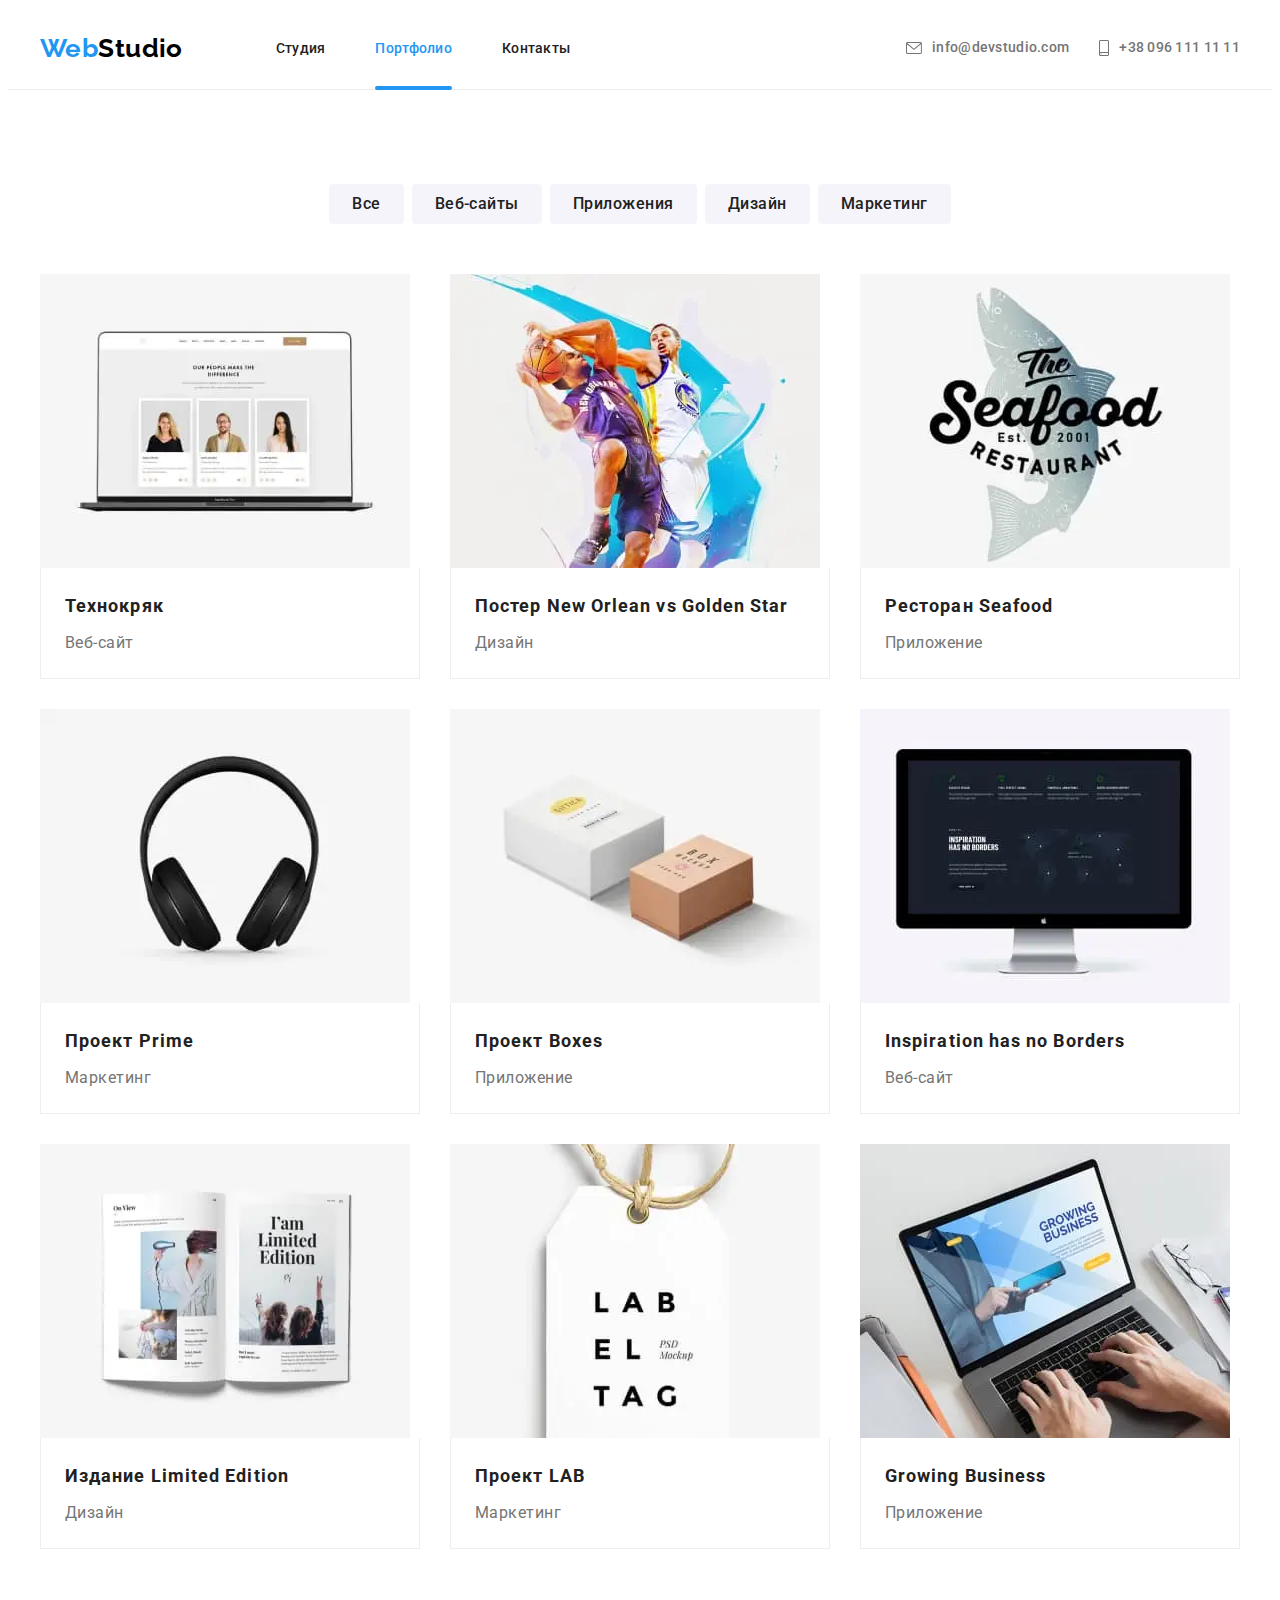
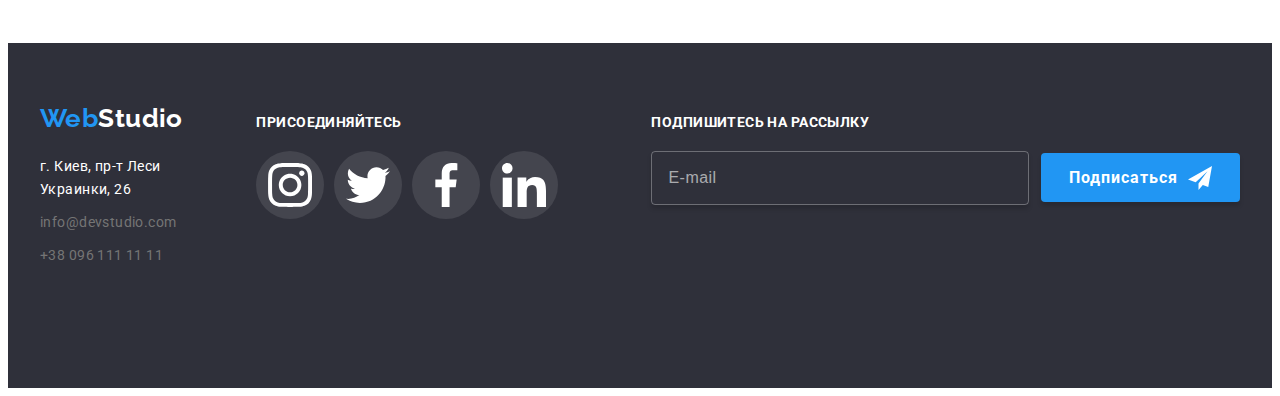
==== commit 181fda4a: "Добавляет адаптивные контентные изображения" ====
--- a/portfolio.html
+++ b/portfolio.html
@@ -80,7 +80,27 @@
                 <li class="example-list__item">
                     <a class="example-list__link link" href="">
                         <div class="example-thumb">
-                            <img class="example-thumb__img" src="./img/portfolio/img1.jpg" alt="Монитор ноутбука" width="370" height="294">
+                            <picture>
+                                <source
+                                    srcset="./img/main/portfolio/technokryak/technokryak.webp 1x, ./img/main/portfolio/technokryak/technokryak@2x.webp 2x"
+                                    media="(min-width: 1200px)" type="image/webp">
+                                <source 
+                                    srcset="./img/main/portfolio/technokryak/technokryak.jpg 1x, ./img/main/portfolio/technokryak/technokryak@2x.jpg 2x"
+                                    media="(min-width: 1200px)">
+                                <source
+                                    srcset="./img/main/portfolio/technokryak/technokryak-tablet.webp 1x, ./img/main/portfolio/technokryak/technokryak-tablet@2x.webp 2x"
+                                    media="(min-width: 768px)" type="image/webp">
+                                <source 
+                                    srcset="./img/main/portfolio/technokryak/technokryak-tablet.jpg 1x, ./img/main/portfolio/technokryak/technokryak-tablet@2x.jpg 2x"
+                                    media="(min-width: 768px)"> 
+                                <source
+                                    srcset="./img/main/portfolio/technokryak/technokryak-mobile.webp 1x, ./img/main/portfolio/technokryak/technokryak-mobile@2x.webp 2x"
+                                    media="(max-width: 768px)" type="image/webp">
+                                <source 
+                                    srcset="./img/main/portfolio/technokryak/technokryak-mobile.jpg 1x, ./img/main/portfolio/technokryak/technokryak-mobile@2x.jpg 2x"
+                                    media="(max-width: 768px)">
+                                <img class="example-thumb__img" src="./img/main/portfolio/technokryak/technokryak.jpg" alt="Монитор ноутбука">
+                            </picture>
                             <div class="example-overlay">
                                 <p class="example-overlay__descript">Технокряк это современная площадка распространения коронавируса. Компании используют
                                 эту
@@ -99,8 +119,28 @@
                 <li class="example-list__item">
                     <a class="example-list__link link" href="">
                         <div class="example-thumb">
-                            <img class="example-thumb__img" src="./img/portfolio/img2.jpg" alt="Два баскетболиста" width="370" height="294">
-                            <div class="example-overlay">
+                            <picture>
+                            <source
+                                srcset="./img/main/portfolio/basketball/basketball.webp 1x, ./img/main/portfolio/basketball/basketball@2x.webp 2x"
+                                media="(min-width: 1200px)" type="image/webp">
+                            <source 
+                                srcset="./img/main/portfolio/basketball/basketball.jpg 1x, ./img/main/portfolio/basketball/basketball@2x.jpg 2x"
+                                media="(min-width: 1200px)">
+                            <source
+                                srcset="./img/main/portfolio/basketball/basketball-tablet.webp 1x, ./img/main/portfolio/basketball/basketball-tablet@2x.webp 2x"
+                                media="(min-width: 768px)" type="image/webp">
+                            <source 
+                                srcset="./img/main/portfolio/basketball/basketball-tablet.jpg 1x, ./img/main/portfolio/basketball/basketball-tablet@2x.jpg 2x"
+                                media="(min-width: 768px)"> 
+                            <source
+                                srcset="./img/main/portfolio/basketball/basketball-mobile.webp 1x, ./img/main/portfolio/basketball/basketball-mobile@2x.webp 2x"
+                                media="(max-width: 768px)" type="image/webp">
+                            <source 
+                                srcset="./img/main/portfolio/basketball/basketball-mobile.jpg 1x, ./img/main/portfolio/basketball/basketball-mobile@2x.jpg 2x"
+                                media="(max-width: 768px)">
+                                <img class="example-thumb__img" src="./img/main/portfolio/basketball/basketball.jpg" alt="Два баскетболиста">
+                            <div class="example-overlay">
+                            </picture>
                                 <p class="example-overlay__descript">Технокряк это современная площадка распространения коронавируса. Компании используют
                                     эту
                                     платформу для цифрового
@@ -118,7 +158,28 @@
                 <li class="example-list__item">
                     <a class="example-list__link link" href="">
                         <div class="example-thumb">
-                            <img class="example-thumb__img" src="./img/portfolio/img3.jpg" alt="Рыба с буквами" width="370" height="294">
+                            <picture>
+                            <source
+                                srcset="./img/main/portfolio/seafood/seafood.webp 1x, ./img/main/portfolio/seafood/seafood@2x.webp 2x"
+                                media="(min-width: 1200px)" type="image/webp">
+                            <source 
+                                srcset="./img/main/portfolio/seafood/seafood.jpg 1x, ./img/main/portfolio/seafood/seafood@2x.jpg 2x"
+                                media="(min-width: 1200px)">
+                            <source
+                                srcset="./img/main/portfolio/seafood/seafood-tablet.webp 1x, ./img/main/portfolio/seafood/seafood-tablet@2x.webp 2x"
+                                media="(min-width: 768px)" type="image/webp">
+                            <source 
+                                srcset="./img/main/portfolio/seafood/seafood-tablet.jpg 1x, ./img/main/portfolio/seafood/seafood-tablet@2x.jpg 2x"
+                                media="(min-width: 768px)"> 
+                            <source
+                                srcset="./img/main/portfolio/seafood/seafood-mobile.webp 1x, ./img/main/portfolio/seafood/seafood-mobile@2x.webp 2x"
+                                media="(max-width: 768px)" type="image/webp">
+                            <source 
+                                srcset="./img/main/portfolio/seafood/seafood-mobile.jpg 1x, ./img/main/portfolio/seafood/seafood-mobile@2x.jpg 2x"
+                                media="(max-width: 768px)">
+                            <img class="example-thumb__img" src="./img/main/portfolio/seafood/seafood.jpg" alt="Надпись на фоне рыбы">
+                            </picture>
+                            
                             <div class="example-overlay">
                                 <p class="example-overlay__descript">Технокряк это современная площадка распространения коронавируса. Компании используют
                                     эту
@@ -137,7 +198,28 @@
                 <li class="example-list__item">
                     <a class="example-list__link link" href="">
                         <div class="example-thumb">
-                            <img class="example-thumb__img" src="./img/portfolio/img4.jpg" alt="Наушники" width="370" height="294">
+                            <picture>
+                            <source
+                                srcset="./img/main/portfolio/prime/prime.webp 1x, ./img/main/portfolio/prime/prime@2x.webp 2x"
+                                media="(min-width: 1200px)" type="image/webp">
+                            <source 
+                                srcset="./img/main/portfolio/prime/prime.jpg 1x, ./img/main/portfolio/prime/prime@2x.jpg 2x"
+                                media="(min-width: 1200px)">
+                            <source
+                                srcset="./img/main/portfolio/prime/prime-tablet.webp 1x, ./img/main/portfolio/prime/prime-tablet@2x.webp 2x"
+                                media="(min-width: 768px)" type="image/webp">
+                            <source 
+                                srcset="./img/main/portfolio/prime/prime-tablet.jpg 1x, ./img/main/portfolio/prime/prime-tablet@2x.jpg 2x"
+                                media="(min-width: 768px)"> 
+                            <source
+                                srcset="./img/main/portfolio/prime/prime-mobile.webp 1x, ./img/main/portfolio/prime/prime-mobile@2x.webp 2x"
+                                media="(max-width: 768px)" type="image/webp">
+                            <source 
+                                srcset="./img/main/portfolio/prime/prime-mobile.jpg 1x, ./img/main/portfolio/prime/prime-mobile@2x.jpg 2x"
+                                media="(max-width: 768px)">
+                                <img class="example-thumb__img" src="./img/main/portfolio/prime/prime.jpg" alt="Наушники">
+                            </picture>
+                            
                             <div class="example-overlay">
                                 <p class="example-overlay__descript">Технокряк это современная площадка распространения коронавируса. Компании используют
                                     эту
@@ -156,7 +238,28 @@
                 <li class="example-list__item">
                     <a class="example-list__link link" href="">
                         <div class="example-thumb">
-                            <img class="example-thumb__img" src="./img/portfolio/img5.jpg" alt="Две коробки" width="370" height="294">
+                            <picture>
+                            <source
+                                srcset="./img/main/portfolio/box/boxes.webp 1x, ./img/main/portfolio/box/boxes@2x.webp 2x"
+                                media="(min-width: 1200px)" type="image/webp">
+                            <source 
+                                srcset="./img/main/portfolio/box/boxes.jpg 1x, ./img/main/portfolio/box/boxes@2x.jpg 2x"
+                                media="(min-width: 1200px)">
+                            <source
+                                srcset="./img/main/portfolio/box/boxes-tablet.webp 1x, ./img/main/portfolio/box/boxes-tablet@2x.webp 2x"
+                                media="(min-width: 768px)" type="image/webp">
+                            <source 
+                                srcset="./img/main/portfolio/box/boxes-tablet.jpg 1x, ./img/main/portfolio/box/boxes-tablet@2x.jpg 2x"
+                                media="(min-width: 768px)"> 
+                            <source
+                                srcset="./img/main/portfolio/box/boxes-mobile.webp 1x, ./img/main/portfolio/box/boxes-mobile@2x.webp 2x"
+                                media="(max-width: 768px)" type="image/webp">
+                            <source 
+                                srcset="./img/main/portfolio/box/boxes-mobile.jpg 1x, ./img/main/portfolio/box/boxes-mobile@2x.jpg 2x"
+                                media="(max-width: 768px)">
+                                <img class="example-thumb__img" src="./img/main/portfolio/box/boxes.jpg" alt="Две коробки">
+                            </picture>
+                            
                             <div class="example-overlay">
                                 <p class="example-overlay__descript">Технокряк это современная площадка распространения коронавируса. Компании используют
                                     эту
@@ -175,7 +278,28 @@
                 <li class="example-list__item">
                     <a class="example-list__link link" href="">
                         <div class="example-thumb">
-                            <img class="example-thumb__img" src="./img/portfolio/img6.jpg" alt="Монитор компьютера" width="370" height="294">
+                            <picture>
+                            <source
+                                srcset="./img/main/portfolio/inspir/inspiration.webp 1x, ./img/main/portfolio/inspir/inspiration@2x.webp 2x"
+                                media="(min-width: 1200px)" type="image/webp">
+                            <source 
+                                srcset="./img/main/portfolio/inspir/inspiration.jpg 1x, ./img/main/portfolio/inspir/inspiration@2x.jpg 2x"
+                                media="(min-width: 1200px)">
+                            <source
+                                srcset="./img/main/portfolio/inspir/inspiration-tablet.webp 1x, ./img/main/portfolio/inspir/inspiration-tablet@2x.webp 2x"
+                                media="(min-width: 768px)" type="image/webp">
+                            <source 
+                                srcset="./img/main/portfolio/inspir/inspiration-tablet.jpg 1x, ./img/main/portfolio/inspir/inspiration-tablet@2x.jpg 2x"
+                                media="(min-width: 768px)"> 
+                            <source
+                                srcset="./img/main/portfolio/inspir/inspiration-mobile.webp 1x, ./img/main/portfolio/inspir/inspiration-mobile@2x.webp 2x"
+                                media="(max-width: 768px)" type="image/webp">
+                            <source 
+                                srcset="./img/main/portfolio/inspir/inspiration-mobile.jpg 1x, ./img/main/portfolio/inspir/inspiration-mobile@2x.jpg 2x"
+                                media="(max-width: 768px)">
+                                <img class="example-thumb__img" src="./img/main/portfolio/inspir/inspiration.jpg" alt="Монитор компьютера">
+                            </picture>
+                            
                             <div class="example-overlay">
                                 <p class="example-overlay__descript">Технокряк это современная площадка распространения коронавируса. Компании используют
                                     эту
@@ -194,7 +318,28 @@
                 <li class="example-list__item">
                     <a class="example-list__link link" href="">
                         <div class="example-thumb">
-                            <img class="example-thumb__img" src="./img/portfolio/img7.jpg" alt="Раскрытая книга" width="370" height="294">
+                            <picture>
+                            <source
+                                srcset="./img/main/portfolio/limited/limited.webp 1x, ./img/main/portfolio/limited/limited@2x.webp 2x"
+                                media="(min-width: 1200px)" type="image/webp">
+                            <source 
+                                srcset="./img/main/portfolio/limited/limited.jpg 1x, ./img/main/portfolio/limited/limited@2x.jpg 2x"
+                                media="(min-width: 1200px)">
+                            <source
+                                srcset="./img/main/portfolio/limited/limited-tablet.webp 1x, ./img/main/portfolio/limited/limited-tablet@2x.webp 2x"
+                                media="(min-width: 768px)" type="image/webp">
+                            <source 
+                                srcset="./img/main/portfolio/limited/limited-tablet.jpg 1x, ./img/main/portfolio/limited/limited-tablet@2x.jpg 2x"
+                                media="(min-width: 768px)"> 
+                            <source
+                                srcset="./img/main/portfolio/limited/limited-mobile.webp 1x, ./img/main/portfolio/limited/limited-mobile@2x.webp 2x"
+                                media="(max-width: 768px)" type="image/webp">
+                            <source 
+                                srcset="./img/main/portfolio/limited/limited-mobile.jpg 1x, ./img/main/portfolio/limited/limited-mobile@2x.jpg 2x"
+                                media="(max-width: 768px)">
+                                <img class="example-thumb__img" src="./img/main/portfolio/limited/limited.jpg" alt="Раскрытый журнал">
+                            </picture>
+                            
                             <div class="example-overlay">
                                 <p class="example-overlay__descript">Технокряк это современная площадка распространения коронавируса. Компании используют
                                     эту
@@ -213,7 +358,28 @@
                 <li class="example-list__item">
                     <a class="example-list__link link" href="">
                         <div class="example-thumb">
-                            <img class="example-thumb__img" src="./img/portfolio/img8.jpg" alt="Ярлык" width="370" height="294">
+                            <picture>
+                            <source
+                                srcset="./img/main/portfolio/lab/lab.webp 1x, ./img/main/portfolio/lab/lab@2x.webp 2x"
+                                media="(min-width: 1200px)" type="image/webp">
+                            <source 
+                                srcset="./img/main/portfolio/lab/lab.jpg 1x, ./img/main/portfolio/lab/lab@2x.jpg 2x"
+                                media="(min-width: 1200px)">
+                            <source
+                                srcset="./img/main/portfolio/lab/lab-tablet.webp 1x, ./img/main/portfolio/lab/lab-tablet@2x.webp 2x"
+                                media="(min-width: 768px)" type="image/webp">
+                            <source 
+                                srcset="./img/main/portfolio/lab/lab-tablet.jpg 1x, ./img/main/portfolio/lab/lab-tablet@2x.jpg 2x"
+                                media="(min-width: 768px)"> 
+                            <source
+                                srcset="./img/main/portfolio/lab/lab-mobile.webp 1x, ./img/main/portfolio/lab/lab-mobile@2x.webp 2x"
+                                media="(max-width: 768px)" type="image/webp">
+                            <source 
+                                srcset="./img/main/portfolio/lab/lab-mobile.jpg 1x, ./img/main/portfolio/lab/lab-mobile@2x.jpg 2x"
+                                media="(max-width: 768px)">
+                                <img class="example-thumb__img" src="./img/main/portfolio/lab/lab.jpg" alt="Ярлык">
+                            </picture>
+                            
                             <div class="example-overlay">
                                 <p class="example-overlay__descript">Технокряк это современная площадка распространения коронавируса. Компании используют
                                     эту
@@ -232,7 +398,28 @@
                 <li class="example-list__item">
                     <a class="example-list__link link" href="">
                         <div class="example-thumb">
-                            <img class="example-thumb__img" src="./img/portfolio/img9.jpg" alt="Руки печатают на ноутбуке" width="370" height="294">
+                            <picture>
+                            <source
+                                srcset="./img/main/portfolio/growing/growing.webp 1x, ./img/main/portfolio/growing/growing@2x.webp 2x"
+                                media="(min-width: 1200px)" type="image/webp">
+                            <source 
+                                srcset="./img/main/portfolio/growing/growing.jpg 1x, ./img/main/portfolio/growing/growing@2x.jpg 2x"
+                                media="(min-width: 1200px)">
+                            <source
+                                srcset="./img/main/portfolio/growing/growing-tablet.webp 1x, ./img/main/portfolio/growing/growing-tablet@2x.webp 2x"
+                                media="(min-width: 768px)" type="image/webp">
+                            <source 
+                                srcset="./img/main/portfolio/growing/growing-tablet.jpg 1x, ./img/main/portfolio/growing/growing-tablet@2x.jpg 2x"
+                                media="(min-width: 768px)"> 
+                            <source
+                                srcset="./img/main/portfolio/growing/growing-mobile.webp 1x, ./img/main/portfolio/growing/growing-mobile@2x.webp 2x"
+                                media="(max-width: 768px)" type="image/webp">
+                            <source 
+                                srcset="./img/main/portfolio/growing/growing-mobile.jpg 1x, ./img/main/portfolio/growing/growing-mobile@2x.jpg 2x"
+                                media="(max-width: 768px)">
+                                <img class="example-thumb__img" src="./img/main/portfolio/growing/growing.jpg" alt="Руки печатают на ноутбуке">
+                            </picture>
+                            
                             <div class="example-overlay">
                                 <p class="example-overlay__descript">Технокряк это современная площадка распространения коронавируса. Компании используют
                                     эту
--- a/css/portfolio.min.css
+++ b/css/portfolio.min.css
@@ -1,2 +1,2 @@
-:root{--main-font: 'Roboto', sans-serif;--secondary-font: 'Raleway', sans-serif;--primary-text-color: #757575;--title-text-color: #212121;--accent-color: #2196f3;--primary-white-color: #ffffff;--logo-black-color: #000000;--adress-white-color: rgba(f, f, f, 0.6);--background-gray-color: #f5f4fa;--background-dark-color: #2f303a;--icon-color: #afb1b8;--elements-gap: 30px}.visually-hidden{position:absolute;width:1px;height:1px;margin:-1px;border:0;padding:0;white-space:nowrap;clip-path:inset(100%);clip:rect(0 0 0 0);overflow:hidden}.nav-list__link,.our-contacts__link{font-weight:500;font-size:14px;line-height:1.14;letter-spacing:0.02em}body{background-color:var(--primary-white-color);color:var(--primary-text-color);font-family:var(--main-font);font-weight:400;letter-spacing:0.03em;font-size:14px;line-height:1.71}.link{text-decoration:none}.list{list-style:none;margin:0;padding:0}.address{font-style:normal}.join-title{font-weight:700;font-size:14px;line-height:1.14;letter-spacing:0.03em;text-transform:uppercase;color:var(--primary-white-color)}h1,h2,h3,h4,h5,h6,p{margin:0}img{display:block;max-width:100%;height:auto}.container{margin-left:auto;margin-right:auto;padding:0 15px}@media screen and (min-width: 480px){.container{max-width:480px}}@media screen and (min-width: 768px){.container{max-width:768px}}@media screen and (min-width: 1200px){.container{max-width:1200px}}.section{padding-top:60px;padding-bottom:60px}@media screen and (min-width: 1200px){.section{padding-top:94px;padding-bottom:94px}}.logo{font-family:var(--secondary-font);font-weight:700;font-size:24px;line-height:1.17}@media screen and (min-width: 1200px){.logo{font-size:26px;line-height:1.19}}.logo_black{color:var(--logo-black-color);animation-duration:2000ms}.logo_white{color:var(--primary-white-color)}.logo_accent{color:var(--accent-color)}.header{border-bottom:1px solid #ececec}.header-container{display:flex}@media screen and (min-width: 480px){.header-container{padding-top:16px;padding-bottom:16px}}@media screen and (min-width: 768px) and (max-width: 1199px){.header-container{padding-top:21px;padding-bottom:21px}}@media screen and (min-width: 1200px){.header-container{padding-top:25px;padding-bottom:25px}}@media screen and (min-width: 768px){.nav{display:flex;align-items:center}}@media screen and (max-width: 767px){.nav-list{display:none}}@media screen and (min-width: 768px) and (max-width: 1199px){.nav-list{display:flex;margin-left:88px}}@media screen and (min-width: 1200px){.nav-list{display:flex;margin-left:93px}}.nav-list__item{position:relative}@media screen and (min-width: 768px){.nav-list__item:not(:last-child){margin-right:50px}}.nav-list__link{color:var(--title-text-color);transition:color 250ms cubic-bezier(0.4, 0, 0.2, 1)}.nav-list__link:hover,.nav-list__link:focus{color:var(--accent-color)}@media screen and (max-width: 767px){.our-contacts{display:none}}@media screen and (min-width: 768px) and (max-width: 1199px){.our-contacts{display:block;margin-left:auto}}@media screen and (min-width: 1200px){.our-contacts{display:flex;align-items:center;margin-left:auto}}@media screen and (min-width: 768px) and (max-width: 1199px){.our-contacts__item:not(:last-child){margin-bottom:10px}}@media screen and (min-width: 1200px){.our-contacts__item:not(:last-child){margin-right:var(--elements-gap)}}.our-contacts__link{transition:color 250ms cubic-bezier(0.4, 0, 0.2, 1)}.our-contacts__link:hover,.our-contacts__link:focus{color:var(--accent-color)}@media screen and (min-width: 768px) and (max-width: 1199px){.our-contacts__link{display:flex;align-items:center;font-size:12px;line-height:1.17;color:var(--primary-text-color)}}@media screen and (min-width: 1200px){.our-contacts__link{display:flex;align-items:center;color:var(--primary-text-color)}}.our-contacts__icon{fill:var(--primary-text-color);transition:fill 250ms cubic-bezier(0.4, 0, 0.2, 1)}.our-contacts__link:hover>.our-contacts__icon,.our-contacts__link:focus>.our-contacts__icon{fill:var(--accent-color)}@media screen and (min-width: 768px) and (max-width: 1199px){.our-contacts__icon{margin-right:8px}}@media screen and (min-width: 1200px){.our-contacts__icon{margin-right:10px}}@media screen and (min-width: 768px) and (max-width: 1199px){.envelope{width:14px;height:10px}}@media screen and (min-width: 1200px){.envelope{width:16px;height:12px}}@media screen and (min-width: 768px) and (max-width: 1199px){.smartphone{width:10px;height:14px}}@media screen and (min-width: 1200px){.smartphone{width:10px;height:16px}}.nav-list_active{color:var(--accent-color)}.nav-list_active::after{position:absolute;left:0;bottom:0;margin-bottom:-30px;content:'';background-color:var(--accent-color);width:100%;height:4px;border-radius:2px}.section-title{font-weight:700;line-height:1.17;text-align:center;letter-spacing:0.03em;color:var(--title-text-color)}@media screen and (min-width: 480px){.section-title{font-size:28px}}@media screen and (min-width: 1200px){.section-title{font-size:36px}}.social-list{display:flex;margin-top:20px}@media screen and (max-width: 767px){.social-list{justify-content:center}}@media screen and (min-width: 1200px){.social-list{display:flex;margin-top:20px}}.social-list__item:not(:last-child){margin-right:10px}.social-list__link{display:flex;background-color:rgba(255,255,255,0.1);border-radius:50%;transition:background-color 250ms cubic-bezier(0.4, 0, 0.2, 1)}.social-list__link:hover,.social-list__link:focus{background-color:var(--accent-color)}.social-list__icon{width:44px;height:44px;padding:12px;fill:var(--primary-white-color)}@media screen and (min-width: 1200px){.footer-form{margin-left:93px}}.form-email{margin-top:20px}@media screen and (min-width: 1200px){.form-email{display:flex;align-items:center}}.form-email__input{font-size:16px;line-height:1.25;display:flex;align-items:center;letter-spacing:0.03em;color:rgba(255,255,255,0.6);border:1px solid rgba(255,255,255,0.3);box-shadow:0px 4px 4px rgba(0,0,0,0.15);border-radius:4px;height:50px;padding-left:16px;background-color:transparent}.form-email__input::placeholder{font-size:16px;line-height:1.25;display:flex;align-items:center;letter-spacing:0.03em;color:rgba(255,255,255,0.6)}@media screen and (max-width: 767px){.form-email__input{width:100%;margin-bottom:20px}}@media screen and (min-width: 768px) and (max-width: 1199px){.form-email__input{width:450px;margin-bottom:20px;margin-left:auto;margin-right:auto}}@media screen and (min-width: 1200px){.form-email__input{width:358px}}.join-button{font-family:inherit;font-weight:700;font-size:16px;line-height:1.87;text-align:center;letter-spacing:0.06em;color:var(--primary-white-color);background-color:var(--accent-color);border:transparent;padding:10px 28px;margin-left:12px;display:flex;align-items:center;box-shadow:0px 4px 4px rgba(0,0,0,0.15);border-radius:4px;cursor:pointer;transition:background-color 250ms cubic-bezier(0.4, 0, 0.2, 1)}.join-button:hover,.join-button:focus{background-color:#188ce8}@media screen and (max-width: 1199px){.join-button{margin:0 auto}}.join-button__icon{width:24px;height:24px;margin-left:10px}.footer{background-color:var(--background-dark-color)}.footer-container{padding:60px 15px}@media screen and (max-width: 767px){.footer-container{text-align:center}}@media screen and (min-width: 768px) and (max-width: 1199px){.footer-container{text-align:center;padding-left:76px;padding-right:89px}}@media screen and (min-width: 1200px){.footer-container{display:flex;align-items:baseline}}@media screen and (min-width: 768px){.footer-container-contacts{display:flex;justify-content:space-between;align-items:baseline;padding-bottom:60px}}@media screen and (max-width: 767px){.footer-contacts{padding-bottom:60px}}.footer-address{margin-top:20px}.footer-address-list__item:not(:first-child){margin-top:9px}.footer-address-list__street{color:var(--primary-white-color)}.footer-address-list__contacts{color:var(--adress-white-color)}@media screen and (max-width: 767px){.footer-join{padding-bottom:60px}}@media screen and (min-width: 1200px){.footer-join{margin-left:70px}}.filter-list{display:flex;margin:0 auto}@media screen and (max-width: 767px){.filter-list{flex-wrap:wrap;margin-bottom:40px}}@media screen and (min-width: 768px) and (max-width: 1199px){.filter-list{margin-bottom:30px;justify-content:center}}@media screen and (min-width: 1200px){.filter-list{margin-bottom:50px;justify-content:center}}.filter-list__item:not(:last-child){margin-right:8px}@media screen and (max-width: 767px){.filter-list__item:not(:last-child):nth-child(-n+3){margin-bottom:15px}}.filter-list__btn{font-family:inherit;font-weight:500;font-size:16px;line-height:1.62;text-align:center;letter-spacing:0.03em;cursor:pointer;color:var(--title-text-color);background-color:var(--background-gray-color);padding:6px 22px;border-radius:4px;border:1px solid transparent;transition:color 250ms cubic-bezier(0.4, 0, 0.2, 1),background-color 250ms cubic-bezier(0.4, 0, 0.2, 1),box-shadow 250ms cubic-bezier(0.4, 0, 0.2, 1)}.filter-list__btn:hover,.filter-list__btn:focus{color:var(--primary-white-color);background-color:var(--accent-color);box-shadow:0px 3px 1px rgba(0,0,0,0.1),0px 1px 2px rgba(0,0,0,0.08),0px 2px 2px rgba(0,0,0,0.12)}@media screen and (max-width: 767px){.example{padding-top:60px}}@media screen and (min-width: 768px) and (max-width: 1199px){.example{padding-top:60px}}@media screen and (min-width: 768px){.example-list{display:flex;flex-wrap:wrap;margin-left:calc(-1 * var(--elements-gap));margin-top:calc(-1 * var(--elements-gap))}}.example-list__item{transition:box-shadow 250ms cubic-bezier(0.4, 0, 0.2, 1)}.example-list__item:hover,.example-list__item:focus{box-shadow:0px 1px 1px rgba(0,0,0,0.12),0px 4px 4px rgba(0,0,0,0.06),1px 4px 6px rgba(0,0,0,0.16)}@media screen and (min-width: 768px) and (max-width: 1199px){.example-list__item{flex-basis:calc(100% / 2 - var(--elements-gap));margin-left:var(--elements-gap);margin-top:var(--elements-gap)}}@media screen and (min-width: 1200px){.example-list__item{flex-basis:calc(100% / 3 - var(--elements-gap));margin-left:var(--elements-gap);margin-top:var(--elements-gap)}}.example-thumb{position:relative;overflow:hidden}.example-overlay{display:flex;justify-content:center;align-items:center;padding-left:24px;padding-right:24px;width:100%;height:100%;position:absolute;top:0;left:0;transform:translateY(100%);transition:transform 250ms cubic-bezier(0.4, 0, 0.2, 1);background-color:rgba(33,150,243,0.9)}.example-list__link:hover .example-overlay,.example-list__link:focus .example-overlay{transform:translateY(0%)}.example-overlay__descript{font-family:var(--main-font);font-size:18px;line-height:1.56;letter-spacing:0.03em;color:var(--primary-white-color)}.example-text-container{padding:20px 24px;border:1px solid #eeeeee;border-top:none}.example-text-container__title{font-weight:700;font-size:18px;line-height:2;letter-spacing:0.06em;color:var(--title-text-color)}.example-text-container__descript{font-size:16px;line-height:1.87;letter-spacing:0.03em;margin-top:4px;color:var(--primary-text-color)}
+:root{--main-font: 'Roboto', sans-serif;--secondary-font: 'Raleway', sans-serif;--primary-text-color: #757575;--title-text-color: #212121;--accent-color: #2196f3;--primary-white-color: #ffffff;--logo-black-color: #000000;--adress-white-color: rgba(f, f, f, 0.6);--background-gray-color: #f5f4fa;--background-dark-color: #2f303a;--icon-color: #afb1b8;--elements-gap: 30px}.visually-hidden{position:absolute;width:1px;height:1px;margin:-1px;border:0;padding:0;white-space:nowrap;clip-path:inset(100%);clip:rect(0 0 0 0);overflow:hidden}.nav-list__link,.our-contacts__link{font-weight:500;font-size:14px;line-height:1.14;letter-spacing:0.02em}body{background-color:var(--primary-white-color);color:var(--primary-text-color);font-family:var(--main-font);font-weight:400;letter-spacing:0.03em;font-size:14px;line-height:1.71}.link{text-decoration:none}.list{list-style:none;margin:0;padding:0}.address{font-style:normal}.join-title{font-weight:700;font-size:14px;line-height:1.14;letter-spacing:0.03em;text-transform:uppercase;color:var(--primary-white-color)}h1,h2,h3,h4,h5,h6,p{margin:0}img{display:block;max-width:100%;height:auto}.container{margin-left:auto;margin-right:auto;padding:0 15px}@media screen and (min-width: 480px){.container{max-width:480px}}@media screen and (min-width: 768px){.container{max-width:768px}}@media screen and (min-width: 1200px){.container{max-width:1200px}}.section{padding-top:60px;padding-bottom:60px}@media screen and (min-width: 1200px){.section{padding-top:94px;padding-bottom:94px}}.logo{font-family:var(--secondary-font);font-weight:700;font-size:24px;line-height:1.17}@media screen and (min-width: 1200px){.logo{font-size:26px;line-height:1.19}}.logo_black{color:var(--logo-black-color);animation-duration:2000ms}.logo_white{color:var(--primary-white-color)}.logo_accent{color:var(--accent-color)}.header{border-bottom:1px solid #ececec}.header-container{display:flex}@media screen and (min-width: 480px){.header-container{padding-top:16px;padding-bottom:16px}}@media screen and (min-width: 768px) and (max-width: 1199px){.header-container{padding-top:21px;padding-bottom:21px}}@media screen and (min-width: 1200px){.header-container{padding-top:25px;padding-bottom:25px}}@media screen and (min-width: 768px){.nav{display:flex;align-items:center}}@media screen and (max-width: 767px){.nav-list{display:none}}@media screen and (min-width: 768px) and (max-width: 1199px){.nav-list{display:flex;margin-left:88px}}@media screen and (min-width: 1200px){.nav-list{display:flex;margin-left:93px}}.nav-list__item{position:relative}@media screen and (min-width: 768px){.nav-list__item:not(:last-child){margin-right:50px}}.nav-list__link{color:var(--title-text-color);transition:color 250ms cubic-bezier(0.4, 0, 0.2, 1)}.nav-list__link:hover,.nav-list__link:focus{color:var(--accent-color)}@media screen and (max-width: 767px){.our-contacts{display:none}}@media screen and (min-width: 768px) and (max-width: 1199px){.our-contacts{display:block;margin-left:auto}}@media screen and (min-width: 1200px){.our-contacts{display:flex;align-items:center;margin-left:auto}}@media screen and (min-width: 768px) and (max-width: 1199px){.our-contacts__item:not(:last-child){margin-bottom:10px}}@media screen and (min-width: 1200px){.our-contacts__item:not(:last-child){margin-right:var(--elements-gap)}}.our-contacts__link{transition:color 250ms cubic-bezier(0.4, 0, 0.2, 1)}.our-contacts__link:hover,.our-contacts__link:focus{color:var(--accent-color)}@media screen and (min-width: 768px) and (max-width: 1199px){.our-contacts__link{display:flex;align-items:center;font-size:12px;line-height:1.17;color:var(--primary-text-color)}}@media screen and (min-width: 1200px){.our-contacts__link{display:flex;align-items:center;color:var(--primary-text-color)}}.our-contacts__icon{fill:var(--primary-text-color);transition:fill 250ms cubic-bezier(0.4, 0, 0.2, 1)}.our-contacts__link:hover>.our-contacts__icon,.our-contacts__link:focus>.our-contacts__icon{fill:var(--accent-color)}@media screen and (min-width: 768px) and (max-width: 1199px){.our-contacts__icon{margin-right:8px}}@media screen and (min-width: 1200px){.our-contacts__icon{margin-right:10px}}@media screen and (min-width: 768px) and (max-width: 1199px){.envelope{width:14px;height:10px}}@media screen and (min-width: 1200px){.envelope{width:16px;height:12px}}@media screen and (min-width: 768px) and (max-width: 1199px){.smartphone{width:10px;height:14px}}@media screen and (min-width: 1200px){.smartphone{width:10px;height:16px}}.burger-btn,.mobile-menu-close-btn{background:transparent;border:none;margin-left:auto;padding:0;cursor:pointer}@media screen and (min-width: 768px){.burger-btn{display:none}}.burger-btn__icon{width:24px;height:16px;fill:var(--logo-black-color);transition:fill 250ms cubic-bezier(0.4, 0, 0.2, 1)}.burger-btn:hover .burger-btn__icon,.burger-btn:focus .burger-btn__icon{fill:var(--accent-color)}.mobile-menu{position:fixed;padding-left:40px;padding-top:48px;padding-bottom:48px;width:100vw;max-width:480px;height:100vh;background-color:var(--primary-white-color);outline:1px solid red;transition:transform 250ms cubic-bezier(0.4, 0, 0.2, 1)}@media screen and (min-width: 768px){.mobile-menu{display:none}}.is-open{transform:translateY(-100%)}.mobile-menu-close-btn{position:absolute;top:21px;right:25px}.mobile-menu-close__icon{width:18px;height:18px;fill:var(--logo-black-color);transition:fill 250ms cubic-bezier(0.4, 0, 0.2, 1)}.mobile-menu-close-btn:hover .mobile-menu-close__icon,.mobile-menu-close-btn:focus .mobile-menu-close__icon{fill:var(--accent-color)}.mobile-menu-list__item:not(:last-child){margin-bottom:32px}.mobile-menu-list__link{font-weight:500;font-size:40px;line-height:1.175;letter-spacing:0.02em;color:var(--title-text-color);transition:color 250ms cubic-bezier(0.4, 0, 0.2, 1)}.mobile-menu-list_active{color:var(--accent-color)}.mobile-menu-contacts{padding-top:302px}.mobile-menu-contacts__item:not(:last-child){margin-bottom:32px}.mobile-menu-contacts__tell{font-weight:500;font-size:34px;line-height:1.17;letter-spacing:0.02em;color:var(--accent-color)}.mobile-menu-contacts__mail{font-weight:500;font-size:24px;line-height:1.17;letter-spacing:0.02em;color:var(--primary-text-color)}.mobile-menu-social-list{display:flex;margin-top:64px}.mobile-menu-social-list__item:not(:last-child){margin-right:10px}.mobile-menu-social-list__item:not(:last-child)::after{content:"";border:1px solid rgba(33,33,33,0.2);transform:rotate(90deg);margin-left:10px}.mobile-menu-social-list__link{font-weight:500;font-size:18px;line-height:1.22;letter-spacing:0.02em;color:var(--accent-color)}.nav-list_active{color:var(--accent-color)}.nav-list_active::after{position:absolute;left:0;bottom:0;margin-bottom:-30px;content:'';background-color:var(--accent-color);width:100%;height:4px;border-radius:2px}.section-title{font-weight:700;line-height:1.17;text-align:center;letter-spacing:0.03em;color:var(--title-text-color)}@media screen and (min-width: 480px){.section-title{font-size:28px}}@media screen and (min-width: 1200px){.section-title{font-size:36px}}.social-list{display:flex;margin-top:20px}@media screen and (max-width: 767px){.social-list{justify-content:center}}@media screen and (min-width: 1200px){.social-list{display:flex;margin-top:20px}}.social-list__item:not(:last-child){margin-right:10px}.social-list__link{display:flex;background-color:rgba(255,255,255,0.1);border-radius:50%;transition:background-color 250ms cubic-bezier(0.4, 0, 0.2, 1)}.social-list__link:hover,.social-list__link:focus{background-color:var(--accent-color)}.social-list__icon{width:44px;height:44px;padding:12px;fill:var(--primary-white-color)}@media screen and (min-width: 1200px){.footer-form{margin-left:93px}}.form-email{margin-top:20px}@media screen and (min-width: 1200px){.form-email{display:flex;align-items:center}}.form-email__input{font-size:16px;line-height:1.25;display:flex;align-items:center;letter-spacing:0.03em;color:rgba(255,255,255,0.6);border:1px solid rgba(255,255,255,0.3);box-shadow:0px 4px 4px rgba(0,0,0,0.15);border-radius:4px;height:50px;padding-left:16px;background-color:transparent}.form-email__input::placeholder{font-size:16px;line-height:1.25;display:flex;align-items:center;letter-spacing:0.03em;color:rgba(255,255,255,0.6)}@media screen and (max-width: 767px){.form-email__input{width:100%;margin-bottom:20px}}@media screen and (min-width: 768px) and (max-width: 1199px){.form-email__input{width:450px;margin-bottom:20px;margin-left:auto;margin-right:auto}}@media screen and (min-width: 1200px){.form-email__input{width:358px}}.join-button{font-family:inherit;font-weight:700;font-size:16px;line-height:1.87;text-align:center;letter-spacing:0.06em;color:var(--primary-white-color);background-color:var(--accent-color);border:transparent;padding:10px 28px;margin-left:12px;display:flex;align-items:center;box-shadow:0px 4px 4px rgba(0,0,0,0.15);border-radius:4px;cursor:pointer;transition:background-color 250ms cubic-bezier(0.4, 0, 0.2, 1)}.join-button:hover,.join-button:focus{background-color:#188ce8}@media screen and (max-width: 1199px){.join-button{margin:0 auto}}.join-button__icon{width:24px;height:24px;margin-left:10px}.footer{background-color:var(--background-dark-color)}.footer-container{padding:60px 15px}@media screen and (max-width: 767px){.footer-container{text-align:center}}@media screen and (min-width: 768px) and (max-width: 1199px){.footer-container{text-align:center;padding-left:76px;padding-right:89px}}@media screen and (min-width: 1200px){.footer-container{display:flex;align-items:baseline}}@media screen and (min-width: 768px){.footer-container-contacts{display:flex;justify-content:space-between;align-items:baseline;padding-bottom:60px}}@media screen and (max-width: 767px){.footer-contacts{padding-bottom:60px}}.footer-address{margin-top:20px}.footer-address-list__item:not(:first-child){margin-top:9px}.footer-address-list__street{color:var(--primary-white-color)}.footer-address-list__contacts{color:var(--adress-white-color)}@media screen and (max-width: 767px){.footer-join{padding-bottom:60px}}@media screen and (min-width: 1200px){.footer-join{margin-left:70px}}.filter-list{display:flex;margin:0 auto}@media screen and (max-width: 767px){.filter-list{flex-wrap:wrap;margin-bottom:40px}}@media screen and (min-width: 768px) and (max-width: 1199px){.filter-list{margin-bottom:30px;justify-content:center}}@media screen and (min-width: 1200px){.filter-list{margin-bottom:50px;justify-content:center}}.filter-list__item:not(:last-child){margin-right:8px}@media screen and (max-width: 767px){.filter-list__item:not(:last-child):nth-child(-n+3){margin-bottom:15px}}.filter-list__btn{font-family:inherit;font-weight:500;font-size:16px;line-height:1.62;text-align:center;letter-spacing:0.03em;cursor:pointer;color:var(--title-text-color);background-color:var(--background-gray-color);padding:6px 22px;border-radius:4px;border:1px solid transparent;transition:color 250ms cubic-bezier(0.4, 0, 0.2, 1),background-color 250ms cubic-bezier(0.4, 0, 0.2, 1),box-shadow 250ms cubic-bezier(0.4, 0, 0.2, 1)}.filter-list__btn:hover,.filter-list__btn:focus{color:var(--primary-white-color);background-color:var(--accent-color);box-shadow:0px 3px 1px rgba(0,0,0,0.1),0px 1px 2px rgba(0,0,0,0.08),0px 2px 2px rgba(0,0,0,0.12)}@media screen and (max-width: 767px){.example{padding-top:60px}}@media screen and (min-width: 768px) and (max-width: 1199px){.example{padding-top:60px}}@media screen and (min-width: 768px){.example-list{display:flex;flex-wrap:wrap;margin-left:calc(-1 * var(--elements-gap));margin-top:calc(-1 * var(--elements-gap))}}.example-list__item{transition:box-shadow 250ms cubic-bezier(0.4, 0, 0.2, 1)}.example-list__item:hover,.example-list__item:focus{box-shadow:0px 1px 1px rgba(0,0,0,0.12),0px 4px 4px rgba(0,0,0,0.06),1px 4px 6px rgba(0,0,0,0.16)}@media screen and (min-width: 768px) and (max-width: 1199px){.example-list__item{flex-basis:calc(100% / 2 - var(--elements-gap));margin-left:var(--elements-gap);margin-top:var(--elements-gap)}}@media screen and (min-width: 1200px){.example-list__item{flex-basis:calc(100% / 3 - var(--elements-gap));margin-left:var(--elements-gap);margin-top:var(--elements-gap)}}.example-thumb{position:relative;overflow:hidden}.example-overlay{display:flex;justify-content:center;align-items:center;padding-left:24px;padding-right:24px;width:100%;height:100%;position:absolute;top:0;left:0;transform:translateY(100%);transition:transform 250ms cubic-bezier(0.4, 0, 0.2, 1);background-color:rgba(33,150,243,0.9)}.example-list__link:hover .example-overlay,.example-list__link:focus .example-overlay{transform:translateY(0%)}.example-overlay__descript{font-family:var(--main-font);font-size:18px;line-height:1.56;letter-spacing:0.03em;color:var(--primary-white-color)}.example-text-container{padding:20px 24px;border:1px solid #eeeeee;border-top:none}.example-text-container__title{font-weight:700;font-size:18px;line-height:2;letter-spacing:0.06em;color:var(--title-text-color)}.example-text-container__descript{font-size:16px;line-height:1.87;letter-spacing:0.03em;margin-top:4px;color:var(--primary-text-color)}
 /*# sourceMappingURL=portfolio.min.css.map */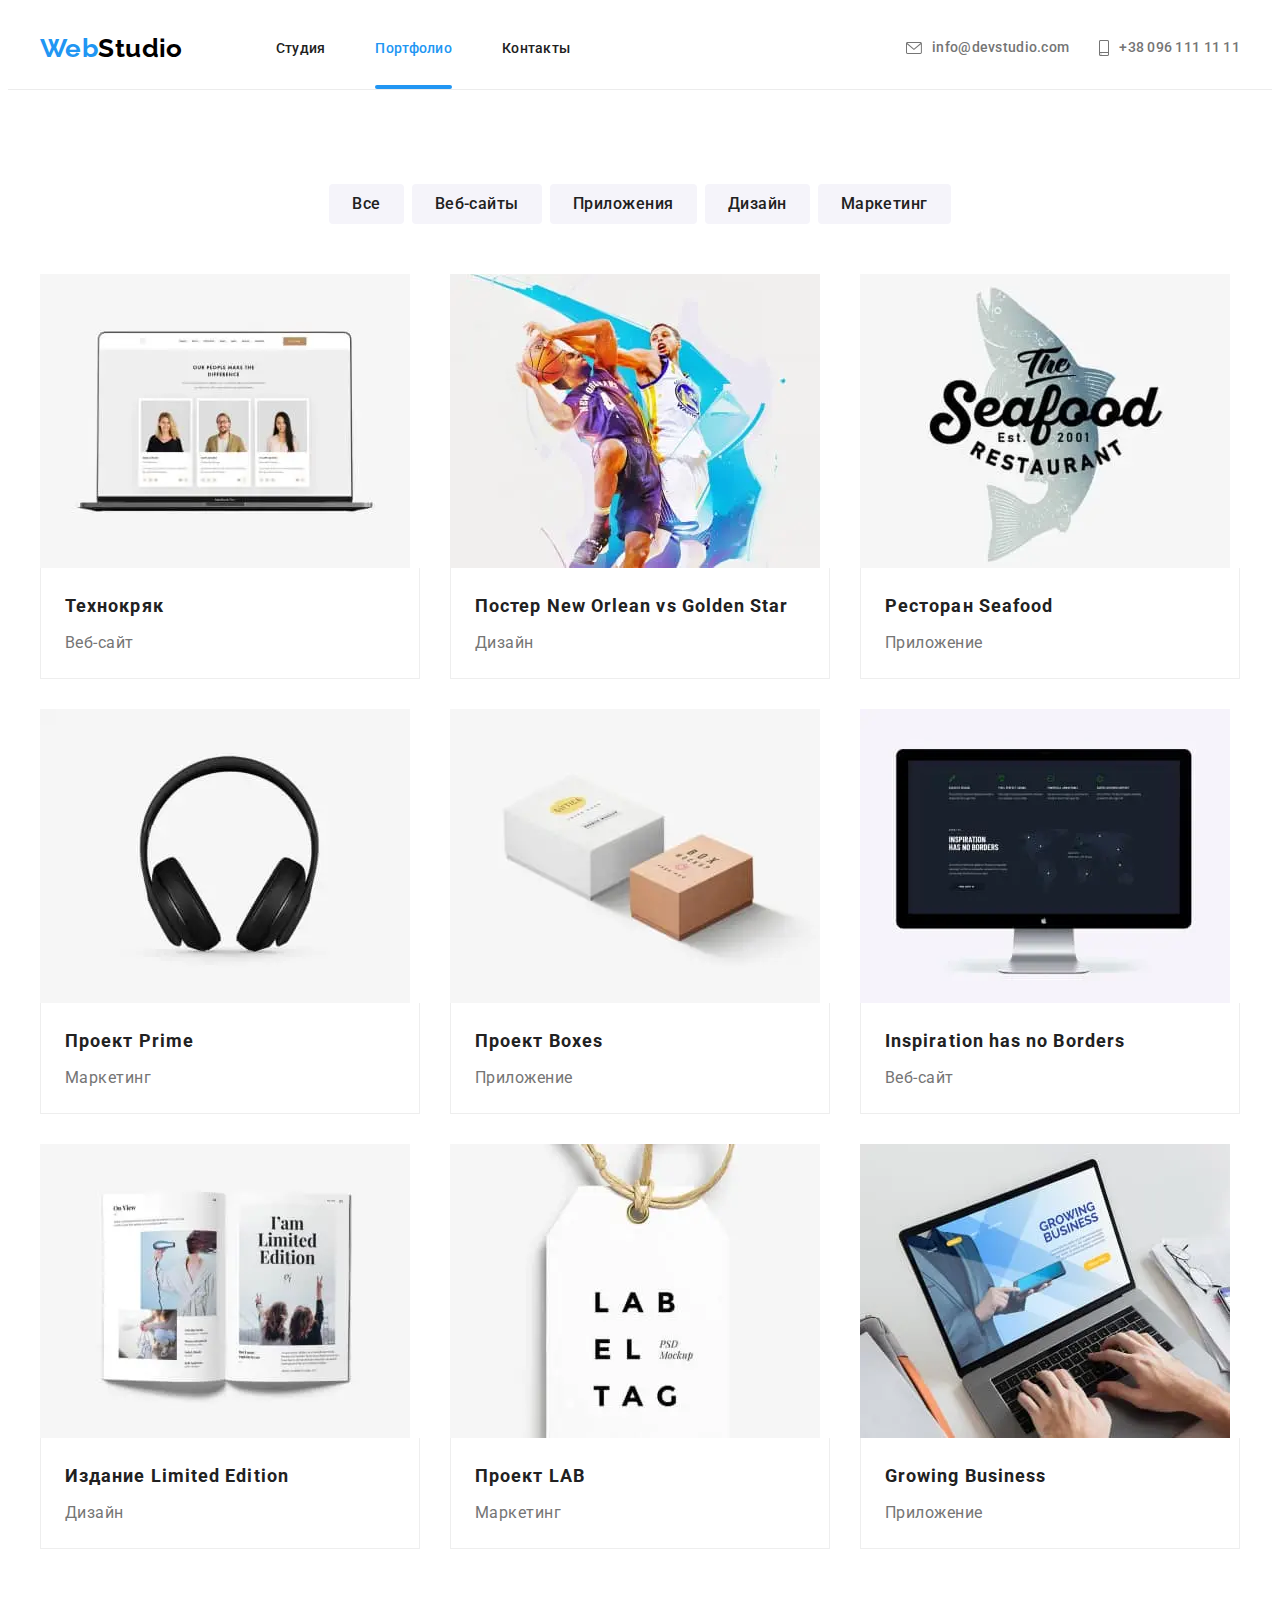
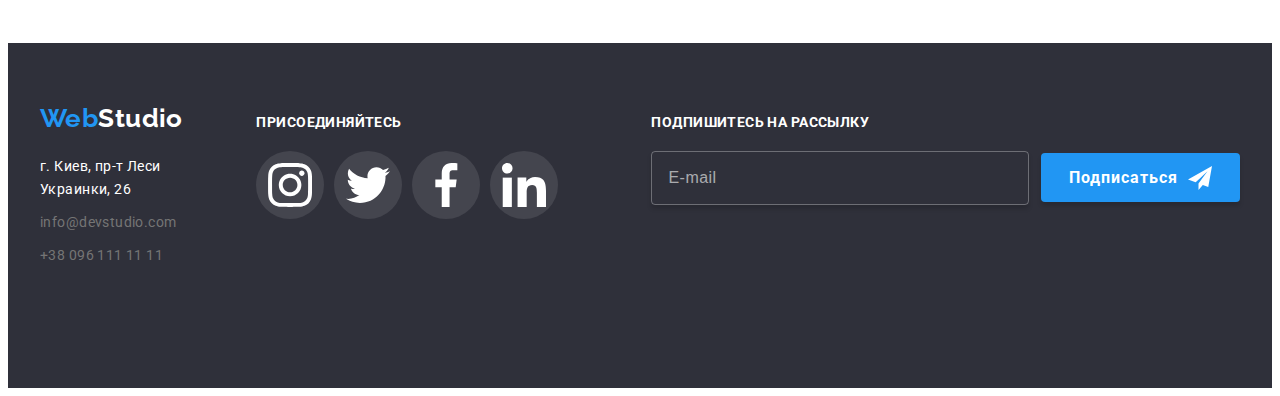
==== commit 7ccb5f2a: "Добавляет кнопку бургер на страницу портфолио" ====
--- a/portfolio.html
+++ b/portfolio.html
@@ -11,49 +11,100 @@
     <link rel="stylesheet" href="https://cdnjs.cloudflare.com/ajax/libs/modern-normalize/1.0.0/modern-normalize.min.css"
         integrity="sha512-ISS7cAi1PEhQ8jnbJpJZMd29NlhNj4AWYyLOSp2CE/CsHxTCu+r+t0D2yoJudVrd0/8fTVPUVDzY5Tvli75u/g=="
         crossorigin="anonymous" />
-    <link rel="stylesheet" href="./css/portfolio.min.css">
+    <link rel="stylesheet" href="./css/main.min.css">
 </head>
 <body>
     <!--Шапка сайта-->
     <header class="header">
-        <div class="header-container container">
-            <nav class="nav">
-                <a class="logo logo_black link animate__fadeInDown" href="index.html"><span
-                        class="logo logo_accent">Web</span>Studio</a>
-                <ul class="nav-list list">
-                    <li class="nav-list__item">
-                        <a class="nav-list__link link" href="index.html">Студия</a>
-                    </li>
-                    <li class="nav-list__item">
-                        <a class="nav-list__link nav-list_active link" href="portfolio.html">Портфолио</a>
-                    </li>
-                    <li class="nav-list__item">
-                        <a class="nav-list__link link" href="">Контакты</a>
-                    </li>
-                </ul>
-            </nav>
-    
-            <ul class="our-contacts list">
-                <li class="our-contacts__item">
-                    <a class="our-contacts__link link" href="mailto:info@devstudio.com">
-                        <svg class="our-contacts__icon envelope">
-                            <use href="./img/main/sprite.svg#icon-envelope"></use>
-                        </svg>
-                        info@devstudio.com
-                    </a>
-                </li>
-                <li class="our-contacts__item">
-                    <a class="our-contacts__link link" href="tel:+380961111111">
-                        <svg class="our-contacts__icon smartphone">
-                            <use href="./img/main/sprite.svg#icon-smartphone"></use>
-                        </svg>
-                        +38 096 111 11 11
-                    </a>
-                </li>
-            </ul>
-        </div>
-    
-    </header>
+        <div class="mobile-backdrop" data-menu>
+             <div class="mobile-menu">
+                 <button type="button" class="mobile-menu-close-btn" data-menu-close>
+                     <svg class="mobile-menu-close__icon">
+                         <use href="./img/main/sprite.svg#icon-mobile-menu-close"></use>
+                     </svg>
+                 </button>
+                 <ul class="mobile-menu-list list">
+                     <li class="mobile-menu-list__item">
+                         <a class="mobile-menu-list__link link" href="index.html">Студия</a>
+                     </li>
+                     <li class="mobile-menu-list__item">
+                         <a class="mobile-menu-list__link mobile-menu-list_active link" href="portfolio.html">Портфолио</a>
+                     </li>
+                     <li class="mobile-menu-list__item">
+                         <a class="mobile-menu-list__link link" href="">Контакты</a>
+                     </li>
+                 </ul>
+                 <ul class="mobile-menu-contacts list">
+                     <li class="mobile-menu-contacts__item">
+                         <a class="mobile-menu-contacts__tell link" href="tel:+380961111111">
+                             +38 096 111 11 11
+                         </a>
+                     </li>
+                     <li class="mobile-menu-contacts__item">
+                         <a class="mobile-menu-contacts__mail link" href="mailto:info@devstudio.com">
+                             info@devstudio.com
+                         </a>
+                     </li>
+                 </ul>
+                 <ul class="mobile-menu-social-list list">
+                     <li class="mobile-menu-social-list__item">
+                         <a class="mobile-menu-social-list__link link" href="">Instagram</a>
+                     </li>
+                     <li class="mobile-menu-social-list__item">
+                         <a class="mobile-menu-social-list__link link" href="">Twitter</a>
+                     </li>
+                     <li class="mobile-menu-social-list__item">
+                         <a class="mobile-menu-social-list__link link" href="">Facebook</a>
+                     </li>
+                     <li class="mobile-menu-social-list__item">
+                         <a class="mobile-menu-social-list__link link" href="">LinkedIn</a>
+                     </li>
+                 </ul>
+             </div>
+         </div>
+         
+         
+         <div class="header-container container">
+             <nav class="nav">
+                 <a class="logo logo_black link animate__fadeInDown" href="index.html"><span class="logo logo_accent">Web</span>Studio</a>
+                 <ul class="nav-list list">
+                     <li class="nav-list__item">
+                         <a class="nav-list__link link" href="index.html">Студия</a>
+                     </li>
+                     <li class="nav-list__item">
+                         <a class="nav-list__link nav-list_active link" href="portfolio.html">Портфолио</a>
+                     </li>
+                     <li class="nav-list__item">
+                         <a class="nav-list__link link" href="">Контакты</a>
+                     </li>
+                 </ul>
+             </nav>
+             
+             <ul class="our-contacts list">
+                 <li class="our-contacts__item">
+                     <a class="our-contacts__link link" href="mailto:info@devstudio.com">
+                         <svg class="our-contacts__icon envelope">
+                             <use href="./img/main/sprite.svg#icon-envelope"></use>
+                         </svg>
+                         info@devstudio.com
+                     </a>
+                 </li>
+                 <li class="our-contacts__item">
+                     <a class="our-contacts__link link" href="tel:+380961111111">
+                         <svg class="our-contacts__icon smartphone">
+                             <use href="./img/main/sprite.svg#icon-smartphone"></use>
+                         </svg>
+                         +38 096 111 11 11
+                     </a>
+                 </li>
+             </ul>
+             <button type="button" class="burger-btn" data-menu-button>
+                 <svg class="burger-btn__icon">
+                     <use href="./img/main/sprite.svg#burger-icon"></use>
+                 </svg>
+             </button>
+         </div>  
+     </header>
     
     <!--Основной блок-->
     <main>
@@ -521,6 +572,8 @@
         </div>
     
     </footer>
+
+    <script src="./js/mobile-menu.js"></script>
     
 </body>
 </html>--- a/css/main.min.css
+++ b/css/main.min.css
@@ -0,0 +1,2 @@
+:root{--main-font: 'Roboto', sans-serif;--secondary-font: 'Raleway', sans-serif;--primary-text-color: #757575;--title-text-color: #212121;--accent-color: #2196f3;--primary-white-color: #ffffff;--logo-black-color: #000000;--adress-white-color: rgba(f, f, f, 0.6);--background-gray-color: #f5f4fa;--background-dark-color: #2f303a;--icon-color: #afb1b8;--elements-gap: 30px}.visually-hidden{position:absolute;width:1px;height:1px;margin:-1px;border:0;padding:0;white-space:nowrap;clip-path:inset(100%);clip:rect(0 0 0 0);overflow:hidden}.nav-list__link,.our-contacts__link{font-weight:500;font-size:14px;line-height:1.14;letter-spacing:0.02em}body{background-color:var(--primary-white-color);color:var(--primary-text-color);font-family:var(--main-font);font-weight:400;letter-spacing:0.03em;font-size:14px;line-height:1.71}.link{text-decoration:none}.list{list-style:none;margin:0;padding:0}.address{font-style:normal}.join-title{font-weight:700;font-size:14px;line-height:1.14;letter-spacing:0.03em;text-transform:uppercase;color:var(--primary-white-color)}h1,h2,h3,h4,h5,h6,p{margin:0}img{display:block;max-width:100%;height:auto}.container{margin-left:auto;margin-right:auto;padding:0 15px}@media screen and (max-width: 479px){.container{width:100%;margin:0 auto}}@media screen and (min-width: 480px){.container{max-width:480px;margin:0 auto}}@media screen and (min-width: 768px){.container{max-width:768px}}@media screen and (min-width: 1200px){.container{max-width:1200px}}.section{padding-top:60px;padding-bottom:60px}@media screen and (min-width: 1200px){.section{padding-top:94px;padding-bottom:94px}}.logo{font-family:var(--secondary-font);font-weight:700;font-size:24px;line-height:1.17}@media screen and (min-width: 1200px){.logo{font-size:26px;line-height:1.19}}.logo_black{color:var(--logo-black-color);animation-duration:2000ms}.logo_white{color:var(--primary-white-color)}.logo_accent{color:var(--accent-color)}.header{border-bottom:1px solid #ececec}.header-container{display:flex}@media screen and (max-width: 767px){.header-container{padding-top:16px;padding-bottom:16px}}@media screen and (min-width: 768px) and (max-width: 1199px){.header-container{padding-top:21px;padding-bottom:21px}}@media screen and (min-width: 1200px){.header-container{padding-top:25px;padding-bottom:25px}}@media screen and (min-width: 768px){.nav{display:flex;align-items:center}}@media screen and (max-width: 767px){.nav-list{display:none}}@media screen and (min-width: 768px) and (max-width: 1199px){.nav-list{display:flex;margin-left:88px}}@media screen and (min-width: 1200px){.nav-list{display:flex;margin-left:93px}}.nav-list__item{position:relative}@media screen and (min-width: 768px){.nav-list__item:not(:last-child){margin-right:50px}}.nav-list__link{color:var(--title-text-color);transition:color 250ms cubic-bezier(0.4, 0, 0.2, 1)}.nav-list__link:hover,.nav-list__link:focus{color:var(--accent-color)}@media screen and (max-width: 767px){.our-contacts{display:none}}@media screen and (min-width: 768px) and (max-width: 1199px){.our-contacts{display:block;margin-left:auto}}@media screen and (min-width: 1200px){.our-contacts{display:flex;align-items:center;margin-left:auto}}@media screen and (min-width: 768px) and (max-width: 1199px){.our-contacts__item:not(:last-child){margin-bottom:10px}}@media screen and (min-width: 1200px){.our-contacts__item:not(:last-child){margin-right:var(--elements-gap)}}.our-contacts__link{transition:color 250ms cubic-bezier(0.4, 0, 0.2, 1)}.our-contacts__link:hover,.our-contacts__link:focus{color:var(--accent-color)}@media screen and (min-width: 768px) and (max-width: 1199px){.our-contacts__link{display:flex;align-items:center;font-size:12px;line-height:1.17;color:var(--primary-text-color)}}@media screen and (min-width: 1200px){.our-contacts__link{display:flex;align-items:center;color:var(--primary-text-color)}}.our-contacts__icon{fill:var(--primary-text-color);transition:fill 250ms cubic-bezier(0.4, 0, 0.2, 1)}.our-contacts__link:hover>.our-contacts__icon,.our-contacts__link:focus>.our-contacts__icon{fill:var(--accent-color)}@media screen and (min-width: 768px) and (max-width: 1199px){.our-contacts__icon{margin-right:8px}}@media screen and (min-width: 1200px){.our-contacts__icon{margin-right:10px}}@media screen and (min-width: 768px) and (max-width: 1199px){.envelope{width:14px;height:10px}}@media screen and (min-width: 1200px){.envelope{width:16px;height:12px}}@media screen and (min-width: 768px) and (max-width: 1199px){.smartphone{width:10px;height:14px}}@media screen and (min-width: 1200px){.smartphone{width:10px;height:16px}}.burger-btn,.mobile-menu-close-btn{background:transparent;border:none;margin-left:auto;padding:0;cursor:pointer}@media screen and (min-width: 768px){.burger-btn{display:none}}.burger-btn__icon{width:24px;height:16px;fill:var(--logo-black-color);transition:fill 250ms cubic-bezier(0.4, 0, 0.2, 1)}.burger-btn:hover .burger-btn__icon,.burger-btn:focus .burger-btn__icon{fill:var(--accent-color)}.mobile-backdrop{position:fixed;top:0;left:0;width:100vw;height:100vh;background-color:rgba(0,0,0,0.2);opacity:1;visibility:visible;pointer-events:auto;z-index:100;transition:transform 250ms cubic-bezier(0.4, 0, 0.2, 1),opacity 500ms cubic-bezier(0.4, 0, 0.2, 1)}.mobile-backdrop.is-open{transform:translateY(-100%);opacity:0;visibility:hidden;pointer-events:none;z-index:100;transition:transform 250ms cubic-bezier(0.4, 0, 0.2, 1) 250ms,opacity 500ms cubic-bezier(0.4, 0, 0.2, 1)}@media screen and (min-width: 768px){.mobile-backdrop{display:none}}.mobile-menu{position:fixed;top:0;left:50%;transform:translateX(-50%);padding-left:40px;padding-top:48px;padding-bottom:48px;width:100vw;max-width:480px;height:100vh;background-color:var(--primary-white-color);z-index:100;overflow-y:scroll;transition:transform 250ms cubic-bezier(0.4, 0, 0.2, 1) 250ms}.mobile-backdrop.is-open .mobile-menu{transform:translateY(-100%);transition:transform 250ms cubic-bezier(0.4, 0, 0.2, 1)}@media screen and (min-width: 768px){.mobile-menu{display:none}}.mobile-menu-close-btn{position:absolute;top:21px;right:25px}.mobile-menu-close__icon{width:18px;height:18px;fill:var(--logo-black-color);transition:fill 250ms cubic-bezier(0.4, 0, 0.2, 1)}.mobile-menu-close-btn:hover .mobile-menu-close__icon,.mobile-menu-close-btn:focus .mobile-menu-close__icon{fill:var(--accent-color)}.mobile-menu-list__item:not(:last-child){margin-bottom:32px}.mobile-menu-list__link{font-weight:500;font-size:40px;line-height:1.175;letter-spacing:0.02em;color:var(--title-text-color);transition:color 250ms cubic-bezier(0.4, 0, 0.2, 1)}.mobile-menu-list_active{color:var(--accent-color)}.mobile-menu-contacts{padding-top:302px}.mobile-menu-contacts__item:not(:last-child){margin-bottom:32px}.mobile-menu-contacts__tell{font-weight:500;font-size:34px;line-height:1.17;letter-spacing:0.02em;color:var(--accent-color)}.mobile-menu-contacts__mail{font-weight:500;font-size:24px;line-height:1.17;letter-spacing:0.02em;color:var(--primary-text-color)}.mobile-menu-social-list{display:flex;margin-top:64px}.mobile-menu-social-list__item:not(:last-child){margin-right:10px}.mobile-menu-social-list__item:not(:last-child)::after{content:"";border:1px solid rgba(33,33,33,0.2);transform:rotate(90deg);margin-left:10px}.mobile-menu-social-list__link{font-weight:500;font-size:18px;line-height:1.22;letter-spacing:0.02em;color:var(--accent-color)}.nav-list_active{color:var(--accent-color)}.nav-list_active::after{position:absolute;left:0;bottom:0;margin-bottom:-29px;content:'';background-color:var(--accent-color);width:100%;height:4px;border-radius:2px}.section-title{font-weight:700;line-height:1.17;text-align:center;letter-spacing:0.03em;color:var(--title-text-color)}@media screen and (min-width: 480px){.section-title{font-size:28px}}@media screen and (min-width: 1200px){.section-title{font-size:36px}}.team-social-list{display:flex;margin-top:16px}.team-social-list__item{flex-basis:calc(100% / 4 - 10px)}.team-social-list__item:not(:first-child){margin-left:10px}.team-social-list__link{display:flex;align-items:center;border-radius:50%;transition:background-color 250ms cubic-bezier(0.4, 0, 0.2, 1)}.team-social-list__link:hover,.team-social-list__link:focus{background-color:var(--accent-color)}.team-social-list__icon{width:44px;height:44px;padding:12px;fill:var(--icon-color);transition:fill 250ms cubic-bezier(0.4, 0, 0.2, 1)}.team-social-list__icon:hover,.team-social-list__icon:focus{fill:var(--primary-white-color)}.social-list{display:flex;margin-top:20px}@media screen and (max-width: 767px){.social-list{justify-content:center}}@media screen and (min-width: 1200px){.social-list{display:flex;margin-top:20px}}.social-list__item:not(:last-child){margin-right:10px}.social-list__link{display:flex;background-color:rgba(255,255,255,0.1);border-radius:50%;transition:background-color 250ms cubic-bezier(0.4, 0, 0.2, 1)}.social-list__link:hover,.social-list__link:focus{background-color:var(--accent-color)}.social-list__icon{width:44px;height:44px;padding:12px;fill:var(--primary-white-color)}@media screen and (min-width: 1200px){.footer-form{margin-left:93px}}.form-email{margin-top:20px}@media screen and (min-width: 1200px){.form-email{display:flex;align-items:center}}.form-email__input{font-size:16px;line-height:1.25;display:flex;align-items:center;letter-spacing:0.03em;color:rgba(255,255,255,0.6);border:1px solid rgba(255,255,255,0.3);box-shadow:0px 4px 4px rgba(0,0,0,0.15);border-radius:4px;height:50px;padding-left:16px;background-color:transparent}.form-email__input::placeholder{font-size:16px;line-height:1.25;display:flex;align-items:center;letter-spacing:0.03em;color:rgba(255,255,255,0.6)}@media screen and (max-width: 767px){.form-email__input{width:100%;margin-bottom:20px}}@media screen and (min-width: 768px) and (max-width: 1199px){.form-email__input{width:450px;margin-bottom:20px;margin-left:auto;margin-right:auto}}@media screen and (min-width: 1200px){.form-email__input{width:358px}}.join-button{font-family:inherit;font-weight:700;font-size:16px;line-height:1.87;text-align:center;letter-spacing:0.06em;color:var(--primary-white-color);background-color:var(--accent-color);border:transparent;padding:10px 28px;margin-left:12px;display:flex;align-items:center;box-shadow:0px 4px 4px rgba(0,0,0,0.15);border-radius:4px;cursor:pointer;transition:background-color 250ms cubic-bezier(0.4, 0, 0.2, 1)}.join-button:hover,.join-button:focus{background-color:#188ce8}@media screen and (max-width: 1199px){.join-button{margin:0 auto}}.join-button__icon{width:24px;height:24px;margin-left:10px}.backdrop{position:fixed;top:0;left:0;width:100vw;height:100vh;background-color:rgba(0,0,0,0.2);opacity:1;transition:opacity 250ms cubic-bezier(0.4, 0, 0.2, 1)}.backdrop.is-hidden{opacity:0;pointer-events:none}.modal{position:absolute;top:50%;left:50%;padding:40px;box-shadow:0px 1px 3px rgba(0,0,0,0.12),0px 1px 1px rgba(0,0,0,0.14),0px 2px 1px rgba(0,0,0,0.2);border-radius:4px;transform:translate(-50%, -50%) scale(1);transition:transform 250ms cubic-bezier(0.4, 0, 0.2, 1);background-color:var(--primary-white-color)}.backdrop.is-hidden .modal{transform:translate(-50%, -50%) scale(0.8)}@media screen and (max-width: 1199px){.modal{width:450px;height:609px}}@media screen and (min-width: 1200px){.modal{width:528px;height:581px}}.modal-close-btn{position:absolute;display:flex;justify-content:center;align-items:center;top:8px;right:8px;padding:6px;background:transparent;border:1px solid rgba(0,0,0,0.1);border-radius:50%;cursor:pointer}.modal-close-btn__icon{width:18px;height:18px;fill:var(--logo-black-color);transition:fill 250ms cubic-bezier(0.4, 0, 0.2, 1)}.modal-close-btn:hover .modal-close-btn__icon,.modal-close-btn:focus .modal-close-btn__icon{fill:var(--accent-color)}.modal__title{font-family:inherit;font-weight:700;font-size:20px;line-height:1.15;text-align:center;letter-spacing:0.03em;color:var(--title-text-color);margin-bottom:12px}.modal-form{display:flex;flex-direction:column}.modal-form-element{position:relative;margin-bottom:5px}.modal-form-element__lable,.modal-form-comment__lable{font-family:inherit;font-size:12px;line-height:1.17;letter-spacing:0.01em;color:var(--primary-text-color);cursor:pointer}.modal-form-element__lable:first-child,.modal-form-comment__lable:first-child{margin-top:0}.modal-form-element__input{width:100%;height:40px;padding:0 0 0 42px;cursor:pointer;border:1px solid rgba(33,33,33,0.2);box-sizing:border-box;border-radius:4px;outline:none;margin-top:3px;transition:border 250ms cubic-bezier(0.4, 0, 0.2, 1)}.modal-form-element__input:focus{border:1px solid #2196f3}.modal-form-element__icon{position:absolute;top:38px;left:15px;width:18px;height:18px;fill:var(--title-text-color);transition:fill 250ms cubic-bezier(0.4, 0, 0.2, 1)}.modal-form-element__input:focus+.modal-form-element__icon{fill:var(--accent-color)}.modal-form-comment{margin-bottom:20px}.modal-form-comment__textarea{display:block;width:100%;height:120px;padding:12px 16px;resize:none;border:1px solid rgba(33,33,33,0.2);box-sizing:border-box;border-radius:4px;outline:none;cursor:pointer;transition:border 250ms cubic-bezier(0.4, 0, 0.2, 1)}.modal-form-comment__textarea:focus{border:1px solid #2196f3}.modal-form-policy{position:relative;margin:0 auto}.modal-form-policy__cell{top:0;left:0}.modal-form-policy__label{font-family:inherit;font-size:12px;line-height:1.17;letter-spacing:0.03em;color:var(--primary-text-color);margin:0;cursor:pointer;display:flex;align-items:center}.modal-form-policy__label::before{display:block;content:'';width:16px;height:15px;margin-right:7px;background-image:url("../img/main/icon-no-checked.svg")}.modal-form-policy__cell:focus+.modal-form-policy__label::before{box-shadow:0 0 0 2px #2196f3}.modal-form-policy__cell:checked+.modal-form-policy__label::before{background-image:url("../img/main/icon-checked.svg");background-repeat:no-repeat;background-color:var(--accent-color);border-radius:3px;background-position:center;box-shadow:none}.modal-form-policy__link{color:var(--accent-color);transition:color 250ms cubic-bezier(0.4, 0, 0.2, 1)}.modal-form-policy__link:hover{color:#188ce8}.modal-form-policy__link:focus{color:#188ce8}.modal-form-policy__submit{display:flex;justify-content:center;align-items:center;font-family:inherit;font-weight:700;font-size:16px;line-height:1.87;letter-spacing:0.06em;text-align:center;color:var(--primary-white-color);margin:0 auto;margin-top:30px;width:200px;height:50px;background:#2196f3;box-shadow:0px 4px 4px rgba(0,0,0,0.15);border-radius:4px;border:none;cursor:pointer;transition:background 250ms cubic-bezier(0.4, 0, 0.2, 1)}.modal-form-policy__submit:hover{background:#188ce8}.modal-form-policy__submit:focus{background:#188ce8}.footer{background-color:var(--background-dark-color)}.footer-container{padding:60px 15px}@media screen and (max-width: 767px){.footer-container{text-align:center}}@media screen and (min-width: 768px) and (max-width: 1199px){.footer-container{text-align:center;padding-left:76px;padding-right:89px}}@media screen and (min-width: 1200px){.footer-container{display:flex;align-items:baseline}}@media screen and (min-width: 768px){.footer-container-contacts{display:flex;justify-content:space-between;align-items:baseline;margin-bottom:60px}}@media screen and (max-width: 767px){.footer-contacts{margin-bottom:60px}}.footer-address{margin-top:20px}.footer-address-list__item:not(:first-child){margin-top:9px}.footer-address-list__street{color:var(--primary-white-color)}.footer-address-list__contacts{color:var(--adress-white-color)}@media screen and (max-width: 767px){.footer-join{margin-bottom:60px}}@media screen and (min-width: 1200px){.footer-join{margin-left:70px}}.hero{background-image:linear-gradient(rgba(47,48,58,0.4), rgba(47,48,58,0.4));background-repeat:no-repeat;background-size:cover;margin:0 auto}@media screen and (max-width: 767px){.hero{padding-top:118px;padding-bottom:118px;max-width:480px;background-image:url(../img/main/hero/hero-mobile.jpg)}}@media screen and (max-width: 767px) and (min-device-pixel-ratio: 2), screen and (max-width: 767px) and (min-resolution: 192dpi), screen and (max-width: 767px) and (min-resolution: 2dppx){.hero{background-image:url(../img/main/hero/hero-mobile@2x.jpg)}}@media screen and (min-width: 768px) and (max-width: 1199px){.hero{padding-top:118px;padding-bottom:118px;max-width:768px;background-image:url(../img/main/hero/hero-tablet.jpg)}}@media screen and (min-width: 768px) and (max-width: 1199px) and (min-device-pixel-ratio: 2), screen and (min-width: 768px) and (max-width: 1199px) and (min-resolution: 192dpi), screen and (min-width: 768px) and (max-width: 1199px) and (min-resolution: 2dppx){.hero{background-image:url(../img/main/hero/hero-tablet@2x.jpg)}}@media screen and (min-width: 1200px){.hero{padding-top:200px;padding-bottom:200px;max-width:1600px;background-image:url(../img/main/hero/hero.jpg)}}@media screen and (min-width: 1200px) and (min-device-pixel-ratio: 2), screen and (min-width: 1200px) and (min-resolution: 192dpi), screen and (min-width: 1200px) and (min-resolution: 2dppx){.hero{background-image:url(../img/main/hero/hero@2x.jpg)}}.hero-container__title{font-weight:900;text-align:center;letter-spacing:0.06em;text-transform:uppercase;color:var(--primary-white-color);margin-left:auto;margin-right:auto}@media screen and (max-width: 1199px){.hero-container__title{font-size:26px;line-height:1.62;width:360px}}@media screen and (min-width: 1200px){.hero-container__title{font-size:44px;line-height:1.36;width:696px}}.hero-container__btn{font-family:inherit;font-weight:700;font-size:16px;line-height:1.87;align-items:center;text-align:center;letter-spacing:0.06em;cursor:pointer;color:var(--primary-white-color);background-color:var(--accent-color);display:block;padding:10px 32px;margin-top:30px;margin-left:auto;margin-right:auto;border-radius:4px;border:1px solid transparent;box-shadow:0px 4px 4px rgba(0,0,0,0.15);transition:background-color 250ms cubic-bezier(0.4, 0, 0.2, 1)}.hero-container__btn:hover,.hero-container__btn:focus{background-color:#188ce8}.hero-container__btn:active{outline:none}@media screen and (min-width: 768px) and (max-width: 1199px){.advantages-list{display:flex;flex-wrap:wrap;margin-left:calc(-1 * var(--elements-gap));margin-top:calc(-1 * var(--elements-gap))}}@media screen and (min-width: 1200px){.advantages-list{display:flex;margin-left:calc(-1 * var(--elements-gap))}}@media screen and (max-width: 767px){.advantages-list__item:not(:first-child){margin-top:var(--elements-gap)}}@media screen and (min-width: 768px) and (max-width: 1199px){.advantages-list__item{margin-left:var(--elements-gap);flex-basis:calc(100% / 2 - var(--elements-gap));margin-top:var(--elements-gap)}}@media screen and (min-width: 1200px){.advantages-list__item{margin-left:var(--elements-gap);flex-basis:calc(100% / 4 - var(--elements-gap))}}.advantages-list__img{display:flex;justify-content:center;align-items:center;padding-top:25px;padding-bottom:25px;background-color:var(--background-gray-color);border-radius:4px}.advantages-list__title{font-weight:700;font-size:14px;line-height:1.14;letter-spacing:0.03em;text-transform:uppercase;color:var(--title-text-color);margin-top:var(--elements-gap)}@media screen and (max-width: 767px){.advantages-list__title{text-align:center}}.advantages-list__descript{margin-top:10px}@media screen and (max-width: 1199px){.activity{display:none}}.activity-list{display:flex;margin-left:calc(-1 * var(--elements-gap));margin-top:50px}.activity-list__item{margin-left:var(--elements-gap);flex-basis:calc(100% / 3 - var(--elements-gap));position:relative}.activity-bacg{display:flex;justify-content:center;align-items:center;background-color:rgba(47,48,58,0.8);width:100%;height:70px;position:absolute;bottom:0;pointer-events:none}.activity-bacg__title{font-weight:700;font-size:14px;line-height:1.14;letter-spacing:0.03em;text-align:center;text-transform:uppercase;color:var(--primary-white-color)}.team{background-color:var(--background-gray-color)}.section-title{margin-bottom:var(--elements-gap)}@media screen and (min-width: 768px) and (max-width: 1199px){.team-list{display:flex;flex-wrap:wrap;margin-left:calc(-1 * var(--elements-gap));margin-top:calc(-1 * var(--elements-gap))}}@media screen and (min-width: 1200px){.team-list{display:flex;margin-top:50px;margin-left:calc(-1 * var(--elements-gap))}}.team-list__member{background-color:var(--primary-white-color);box-shadow:0px 1px 3px rgba(0,0,0,0.12),0px 1px 1px rgba(0,0,0,0.14),0px 2px 1px rgba(0,0,0,0.2);border-radius:0px 0px 4px 4px}@media screen and (max-width: 767px){.team-list__member:not(:last-child){margin-bottom:var(--elements-gap)}}@media screen and (min-width: 768px) and (max-width: 1199px){.team-list__member{margin-left:var(--elements-gap);margin-top:var(--elements-gap);flex-basis:calc(100% / 2 - var(--elements-gap))}}@media screen and (min-width: 1200px){.team-list__member{margin-left:var(--elements-gap);flex-basis:calc(100% / 4 - var(--elements-gap))}}.team-member{padding-top:var(--elements-gap);padding-bottom:var(--elements-gap);padding-left:32px;padding-right:32px}.team-member__name{font-weight:500;font-size:16px;line-height:1.19;text-align:center;letter-spacing:0.03em;color:var(--title-text-color)}.team-member__post{font-size:16px;line-height:1.19;text-align:center;letter-spacing:0.03em;margin-top:10px}.clients-list{display:flex}@media screen and (max-width: 1199px){.clients-list{flex-wrap:wrap;margin-left:calc(-1 * var(--elements-gap));margin-top:calc(-1 * var(--elements-gap))}}@media screen and (min-width: 1200px){.clients-list{margin-top:50px}}@media screen and (max-width: 767px){.clients-list__item{flex-basis:calc(100% / 2 - var(--elements-gap));margin-left:var(--elements-gap);margin-top:var(--elements-gap)}}@media screen and (min-width: 768px) and (max-width: 1199px){.clients-list__item{flex-basis:calc(100% / 3 - var(--elements-gap));margin-left:var(--elements-gap);margin-top:var(--elements-gap)}}@media screen and (min-width: 1200px){.clients-list__item{flex-basis:calc(100% / 6 - var(--elements-gap))}.clients-list__item:not(:first-child){margin-left:var(--elements-gap)}}.clients-list__link{display:flex;align-items:center;justify-content:center;height:90px;fill:var(--icon-color);border:1px solid var(--icon-color);border-radius:4px;transition:border 250ms cubic-bezier(0.4, 0, 0.2, 1)}.clients-list__link:hover,.clients-list__link:focus{border:1px solid var(--accent-color)}.clients-list__icon{display:flex;transition:fill 250ms cubic-bezier(0.4, 0, 0.2, 1)}.clients-list__link:hover>.clients-list__icon{fill:var(--accent-color)}.clients-list__link:focus>.clients-list__icon{fill:var(--accent-color)}.logo1{width:44px;height:50px}.logo2{width:40px;height:52px}.logo3{width:41px;height:43px}.logo4{width:80px;height:42px}.logo5{width:59px;height:47px}.logo6{width:88px;height:46px}.filter-list{display:flex;margin:0 auto}@media screen and (max-width: 767px){.filter-list{flex-wrap:wrap;margin-bottom:40px}}@media screen and (min-width: 768px) and (max-width: 1199px){.filter-list{margin-bottom:30px;justify-content:center}}@media screen and (min-width: 1200px){.filter-list{margin-bottom:50px;justify-content:center}}.filter-list__item:not(:last-child){margin-right:8px}@media screen and (max-width: 767px){.filter-list__item:not(:last-child):nth-child(-n+3){margin-bottom:15px}}.filter-list__btn{font-family:inherit;font-weight:500;font-size:16px;line-height:1.62;text-align:center;letter-spacing:0.03em;cursor:pointer;color:var(--title-text-color);background-color:var(--background-gray-color);padding:6px 22px;border-radius:4px;border:1px solid transparent;transition:color 250ms cubic-bezier(0.4, 0, 0.2, 1),background-color 250ms cubic-bezier(0.4, 0, 0.2, 1),box-shadow 250ms cubic-bezier(0.4, 0, 0.2, 1)}.filter-list__btn:hover,.filter-list__btn:focus{color:var(--primary-white-color);background-color:var(--accent-color);box-shadow:0px 3px 1px rgba(0,0,0,0.1),0px 1px 2px rgba(0,0,0,0.08),0px 2px 2px rgba(0,0,0,0.12)}@media screen and (max-width: 767px){.example{padding-top:60px}}@media screen and (min-width: 768px) and (max-width: 1199px){.example{padding-top:60px}}@media screen and (min-width: 768px){.example-list{display:flex;flex-wrap:wrap;margin-left:calc(-1 * var(--elements-gap));margin-top:calc(-1 * var(--elements-gap))}}.example-list__item{transition:box-shadow 250ms cubic-bezier(0.4, 0, 0.2, 1)}.example-list__item:hover,.example-list__item:focus{box-shadow:0px 1px 1px rgba(0,0,0,0.12),0px 4px 4px rgba(0,0,0,0.06),1px 4px 6px rgba(0,0,0,0.16)}@media screen and (max-width: 767px){.example-list__item:not(:last-child){margin-bottom:var(--elements-gap)}}@media screen and (min-width: 768px) and (max-width: 1199px){.example-list__item{flex-basis:calc(100% / 2 - var(--elements-gap));margin-left:var(--elements-gap);margin-top:var(--elements-gap)}}@media screen and (min-width: 1200px){.example-list__item{flex-basis:calc(100% / 3 - var(--elements-gap));margin-left:var(--elements-gap);margin-top:var(--elements-gap)}}.example-thumb{position:relative;overflow:hidden}.example-overlay{display:flex;justify-content:center;align-items:center;padding-left:24px;padding-right:24px;width:100%;height:100%;position:absolute;top:0;left:0;transform:translateY(100%);transition:transform 250ms cubic-bezier(0.4, 0, 0.2, 1);background-color:rgba(33,150,243,0.9)}.example-list__link:hover .example-overlay,.example-list__link:focus .example-overlay{transform:translateY(0%)}.example-overlay__descript{font-family:var(--main-font);font-size:18px;line-height:1.56;letter-spacing:0.03em;color:var(--primary-white-color)}.example-text-container{padding:20px 24px;border:1px solid #eeeeee;border-top:none}.example-text-container__title{font-weight:700;font-size:18px;line-height:2;letter-spacing:0.06em;color:var(--title-text-color)}.example-text-container__descript{font-size:16px;line-height:1.87;letter-spacing:0.03em;margin-top:4px;color:var(--primary-text-color)}
+/*# sourceMappingURL=main.min.css.map */